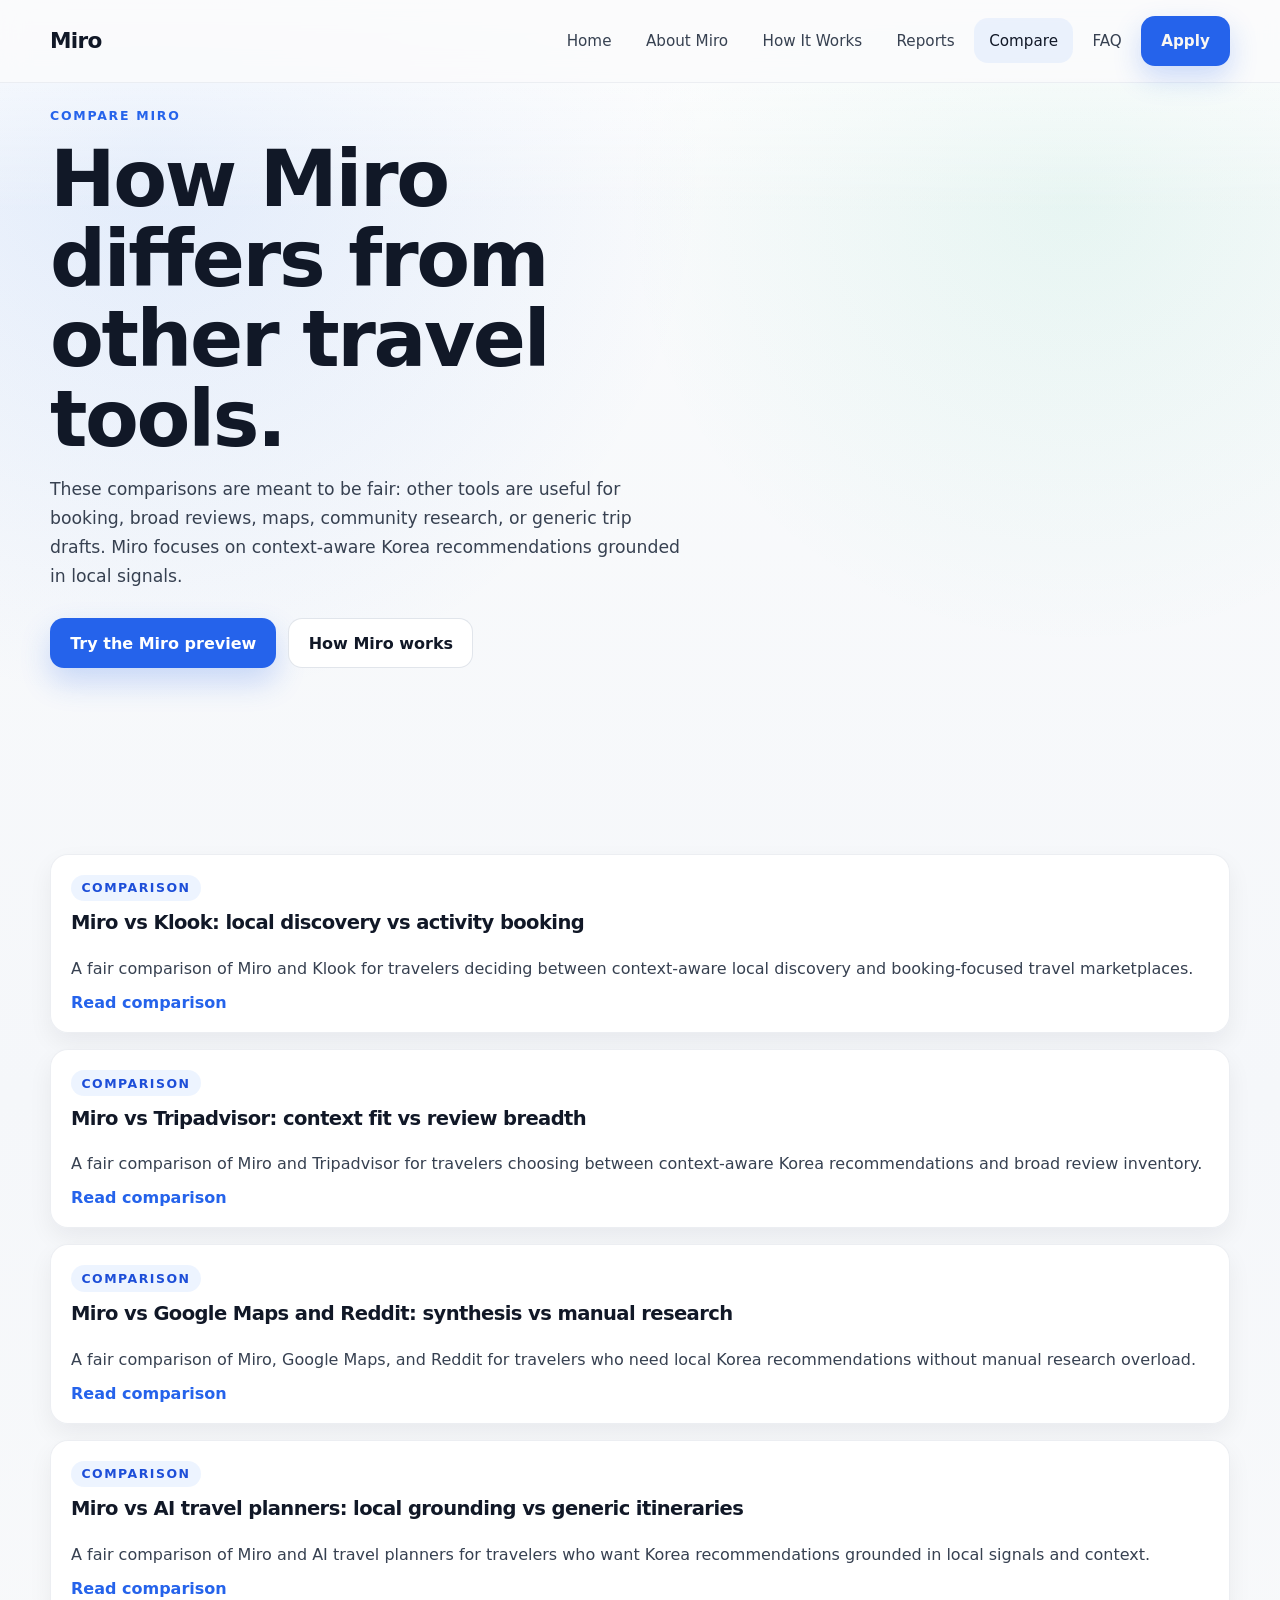
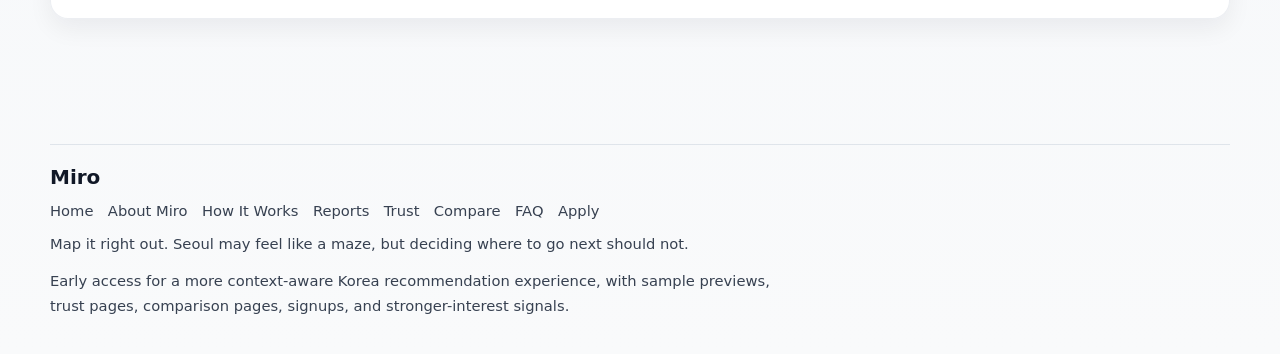
==== compare/index.html @ 405bc52f "Update Miro GEO" ====
<!DOCTYPE html>
<html lang="en">
<head>
  <meta charset="utf-8">
  <meta name="viewport" content="width=device-width, initial-scale=1">
  <title>Compare Miro | Travel recommendation tools</title>
  <meta name="description" content="Fair comparisons between Miro and travel marketplaces, review platforms, map research, Reddit, and AI travel planners.">
  <!-- SEO: Phase 1 foundation -->
  <link rel="canonical" href="https://miro-smoketest.vercel.app/compare/">
  <meta property="og:site_name" content="Miro">
  <meta property="og:title" content="Compare Miro | Travel recommendation tools">
  <meta property="og:description" content="Fair comparisons between Miro and travel marketplaces, review platforms, map research, Reddit, and AI travel planners.">
  <meta property="og:type" content="website">
  <meta property="og:url" content="https://miro-smoketest.vercel.app/compare/">
  <meta name="twitter:card" content="summary">
  <meta name="twitter:title" content="Compare Miro | Travel recommendation tools">
  <meta name="twitter:description" content="Fair comparisons between Miro and travel marketplaces, review platforms, map research, Reddit, and AI travel planners.">
  <!-- /SEO: Phase 1 foundation -->
  <link rel="stylesheet" href="../styles.css">
  <script src="../script.js" defer></script>
</head>
<body data-page="compare">
  <header class="site-header">
    <div class="container">
      <div class="site-bar">
        <a class="brand-mark" href="../index.html">Miro</a>
        <nav class="site-nav site-nav-desktop" aria-label="Primary">
          <a class="nav-link" data-nav="home" href="../index.html">Home</a>
          <a class="nav-link" data-nav="about" href="../about.html">About Miro</a>
          <a class="nav-link" data-nav="how" href="../how-it-works.html">How It Works</a>
          <a class="nav-link" data-nav="reports" href="../reports/">Reports</a>
          <a class="nav-link" data-nav="compare" href="../compare/">Compare</a>
          <a class="nav-link" data-nav="faq" href="../faq.html">FAQ</a>
          <a class="nav-cta" data-nav="apply" href="../apply.html">Apply</a>
        </nav>
        <details class="mobile-menu">
          <summary>Menu</summary>
          <div class="mobile-menu-panel">
            <nav class="site-nav" aria-label="Mobile">
              <a class="nav-link" data-nav="home" href="../index.html">Home</a>
              <a class="nav-link" data-nav="about" href="../about.html">About Miro</a>
              <a class="nav-link" data-nav="how" href="../how-it-works.html">How It Works</a>
              <a class="nav-link" data-nav="reports" href="../reports/">Reports</a>
              <a class="nav-link" data-nav="compare" href="../compare/">Compare</a>
              <a class="nav-link" data-nav="faq" href="../faq.html">FAQ</a>
              <a class="nav-cta" data-nav="apply" href="../apply.html">Apply</a>
            </nav>
          </div>
        </details>
      </div>
    </div>
  </header>
  <main class="page-main">
    <section class="page-intro" data-section="compare-index">
      <div class="container">
        <div class="page-copy reading-width">
          <span class="eyebrow">Compare Miro</span>
          <h1 class="page-title">How Miro differs from other travel tools.</h1>
          <p class="page-lead">These comparisons are meant to be fair: other tools are useful for booking, broad reviews, maps, community research, or generic trip drafts. Miro focuses on context-aware Korea recommendations grounded in local signals.</p>
          <div class="cta-row">
            <a class="button button-primary" href="../index.html#home-demo" data-cta="compare-index-demo">Try the Miro preview</a>
            <a class="button button-secondary" href="../how-it-works.html" data-cta="compare-index-how">How Miro works</a>
          </div>
        </div>
      </div>
    </section>
    <section class="section" data-section="compare-list">
      <div class="container">
        <div class="guide-grid">
          <article class="guide-card">
            <span class="intent-meta">Comparison</span>
            <h3>Miro vs Klook: local discovery vs activity booking</h3>
            <p>A fair comparison of Miro and Klook for travelers deciding between context-aware local discovery and booking-focused travel marketplaces.</p>
            <a href="miro-vs-klook/" data-cta="compare-index-miro-vs-klook">Read comparison</a>
          </article>
          <article class="guide-card">
            <span class="intent-meta">Comparison</span>
            <h3>Miro vs Tripadvisor: context fit vs review breadth</h3>
            <p>A fair comparison of Miro and Tripadvisor for travelers choosing between context-aware Korea recommendations and broad review inventory.</p>
            <a href="miro-vs-tripadvisor/" data-cta="compare-index-miro-vs-tripadvisor">Read comparison</a>
          </article>
          <article class="guide-card">
            <span class="intent-meta">Comparison</span>
            <h3>Miro vs Google Maps and Reddit: synthesis vs manual research</h3>
            <p>A fair comparison of Miro, Google Maps, and Reddit for travelers who need local Korea recommendations without manual research overload.</p>
            <a href="miro-vs-google-maps-and-reddit/" data-cta="compare-index-miro-vs-google-maps-and-reddit">Read comparison</a>
          </article>
          <article class="guide-card">
            <span class="intent-meta">Comparison</span>
            <h3>Miro vs AI travel planners: local grounding vs generic itineraries</h3>
            <p>A fair comparison of Miro and AI travel planners for travelers who want Korea recommendations grounded in local signals and context.</p>
            <a href="miro-vs-ai-travel-planners/" data-cta="compare-index-miro-vs-ai-travel-planners">Read comparison</a>
          </article>
        </div>
      </div>
    </section>
  </main>
  <footer class="site-footer">
    <div class="container">
      <div class="footer-shell">
        <div class="footer-mark">Miro</div>
        <div class="footer-links">
          <a href="../index.html">Home</a>
          <a href="../about.html">About Miro</a>
          <a href="../how-it-works.html">How It Works</a>
          <a href="../reports/">Reports</a>
          <a href="../trust.html">Trust</a>
          <a href="../compare/">Compare</a>
          <a href="../faq.html">FAQ</a>
          <a href="../apply.html">Apply</a>
        </div>
        <p class="footer-meta">Map it right out. Seoul may feel like a maze, but deciding where to go next should not.</p>
        <p class="footer-meta">Early access for a more context-aware Korea recommendation experience, with sample previews, trust pages, comparison pages, signups, and stronger-interest signals.</p>
      </div>
    </div>
  </footer>
</body>
</html>
---- styles.css ----
:root {
  --bg: #fafbfc;
  --bg-soft: #f5f7fa;
  --panel: #ffffff;
  --panel-strong: #ffffff;
  --text: #111827;
  --muted: #374151;
  --line: rgba(148, 163, 184, 0.24);
  --line-strong: rgba(148, 163, 184, 0.42);
  --brand: #2563eb;
  --accent: #10b981;
  --shadow: 0 20px 50px rgba(15, 23, 42, 0.08);
  --shadow-soft: 0 10px 24px rgba(15, 23, 42, 0.06);
  --radius-lg: 26px;
  --radius-md: 18px;
  --radius-sm: 14px;
  --max-width: 1180px;
}

* {
  box-sizing: border-box;
}

html {
  scroll-behavior: smooth;
}

body {
  margin: 0;
  min-height: 100vh;
  font-family: Inter, system-ui, "Segoe UI", "Helvetica Neue", Arial, sans-serif;
  color: var(--text);
  background:
    radial-gradient(circle at 12% 8%, rgba(59, 130, 246, 0.12), transparent 26%),
    radial-gradient(circle at 84% 10%, rgba(16, 185, 129, 0.08), transparent 22%),
    linear-gradient(180deg, #fafbfc 0%, #f5f7fa 56%, #f9fafb 100%);
}

body::before {
  content: "";
  position: fixed;
  inset: 0;
  z-index: -1;
  pointer-events: none;
  background: linear-gradient(180deg, rgba(255, 255, 255, 0.76), transparent 24%);
}

::selection {
  background: rgba(59, 130, 246, 0.18);
}

[hidden] {
  display: none !important;
}

a {
  color: inherit;
  text-decoration: none;
}

button,
input,
select,
textarea {
  font: inherit;
}

figure {
  margin: 0;
}

img {
  display: block;
  max-width: 100%;
}

h1,
h2,
h3,
h4 {
  margin: 0;
  font-family: Inter, system-ui, "Segoe UI", "Helvetica Neue", Arial, sans-serif;
  font-weight: 700;
  letter-spacing: -0.03em;
  color: var(--text);
}

h1 {
  font-size: clamp(2.8rem, 9vw, 4.9rem);
  line-height: 1.02;
}

h2 {
  font-size: clamp(2rem, 6vw, 3.3rem);
  line-height: 1.06;
}

h3 {
  font-size: 1.22rem;
  line-height: 1.22;
}

p,
li {
  margin: 0;
  color: var(--muted);
  font-size: 1rem;
  line-height: 1.68;
}

p strong,
li strong {
  color: var(--text);
}

.container {
  width: min(var(--max-width), calc(100% - 1.5rem));
  margin: 0 auto;
}

.site-header {
  position: sticky;
  top: 0;
  z-index: 20;
  padding: 1rem 0;
  background: rgba(250, 251, 252, 0.82);
  backdrop-filter: blur(14px);
  border-bottom: 1px solid rgba(148, 163, 184, 0.14);
}

.site-bar {
  display: flex;
  align-items: center;
  justify-content: space-between;
  gap: 1rem;
}

.brand-mark {
  font-family: Inter, system-ui, "Segoe UI", "Helvetica Neue", Arial, sans-serif;
  font-size: 1.35rem;
  font-weight: 800;
  letter-spacing: -0.03em;
  color: var(--text);
}

.site-nav {
  display: flex;
  align-items: center;
  gap: 0.25rem;
}

.site-nav-desktop {
  display: none;
}

.nav-link,
.nav-cta {
  position: relative;
  display: inline-flex;
  align-items: center;
  justify-content: center;
  min-height: 2.8rem;
  padding: 0.75rem 0.95rem;
  font-size: 0.95rem;
  color: var(--muted);
  border-radius: 14px;
}

.nav-link::after {
  display: none;
}

.nav-link:hover,
.nav-link.is-active {
  color: var(--text);
  background: rgba(59, 130, 246, 0.08);
}

.nav-link.is-active::after {
  background: var(--text);
}

.nav-cta,
.button {
  display: inline-flex;
  align-items: center;
  justify-content: center;
  min-height: 3.1rem;
  padding: 0.9rem 1.2rem;
  border-radius: 14px;
  border: 1px solid transparent;
  cursor: pointer;
  font-weight: 700;
  transition: transform 180ms ease, background 180ms ease, border-color 180ms ease, box-shadow 180ms ease;
}

.nav-cta:hover,
.button:hover,
.nav-cta:focus-visible,
.button:focus-visible {
  transform: translateY(-1px);
}

.nav-cta {
  background: #2563eb;
  color: #faf7f2;
  box-shadow: 0 12px 28px rgba(37, 99, 235, 0.22);
}

.mobile-menu {
  position: relative;
}

.mobile-menu summary {
  list-style: none;
  display: inline-flex;
  align-items: center;
  justify-content: center;
  min-height: 3rem;
  padding: 0.75rem 1rem;
  border-radius: 14px;
  border: 1px solid var(--line);
  background: rgba(255, 255, 255, 0.9);
  color: var(--text);
  cursor: pointer;
}

.mobile-menu summary::-webkit-details-marker {
  display: none;
}

.mobile-menu[open] summary {
  background: rgba(255, 255, 255, 0.78);
}

.mobile-menu-panel {
  position: absolute;
  right: 0;
  top: calc(100% + 0.6rem);
  width: min(18rem, calc(100vw - 1.5rem));
  padding: 0.6rem;
  border-radius: 18px;
  border: 1px solid rgba(148, 163, 184, 0.14);
  background: rgba(255, 255, 255, 0.98);
  box-shadow: var(--shadow);
}

.mobile-menu-panel .site-nav {
  flex-direction: column;
  align-items: stretch;
}

.mobile-menu-panel .nav-link,
.mobile-menu-panel .nav-cta {
  justify-content: flex-start;
  width: 100%;
}

.page-main {
  padding-bottom: 2rem;
}

.page-hero,
.page-intro {
  padding: 1.2rem 0 4.75rem;
}

.page-hero-grid,
.page-intro-grid,
.split-layout,
.example-shell,
.apply-shell {
  display: grid;
  gap: 2rem;
  align-items: start;
}

.eyebrow {
  display: inline-block;
  margin: 0 0 1rem;
  font-size: 0.78rem;
  font-weight: 700;
  letter-spacing: 0.14em;
  text-transform: uppercase;
  color: #2563eb;
}

.page-title {
  max-width: 10ch;
}

.page-lead,
.page-copy,
.reading-width {
  max-width: 40rem;
}

.page-lead {
  font-size: 1.08rem;
}

.demo-title {
  font-size: clamp(1.45rem, 4vw, 2rem);
  line-height: 1.08;
}

.page-hero p,
.page-intro p,
.page-copy p {
  margin-top: 1rem;
}

.meaning-note {
  margin-bottom: 1.35rem;
  padding: 1rem 1.1rem;
  border-left: 3px solid rgba(37, 99, 235, 0.28);
  border-radius: 16px;
  background: rgba(255, 255, 255, 0.84);
  box-shadow: var(--shadow-soft);
}

.meaning-note p {
  font-size: 0.97rem;
  line-height: 1.62;
}

.hero-actions,
.page-actions,
.cta-row {
  display: flex;
  flex-wrap: wrap;
  gap: 0.75rem;
  margin-top: 1.7rem;
}

.button-primary {
  background: #2563eb;
  color: #ffffff;
  box-shadow: 0 14px 30px rgba(37, 99, 235, 0.22);
}

.button-accent {
  background: #10b981;
  color: #ffffff;
  box-shadow: 0 14px 30px rgba(16, 185, 129, 0.2);
}

.button-secondary {
  background: #ffffff;
  color: var(--text);
  border: 1px solid rgba(148, 163, 184, 0.28);
}

.button-primary:hover,
.button-primary:focus-visible {
  background: #1d4ed8;
  box-shadow: 0 18px 36px rgba(37, 99, 235, 0.24);
}

.button-accent:hover,
.button-accent:focus-visible {
  background: #059669;
  box-shadow: 0 18px 36px rgba(16, 185, 129, 0.22);
}

.button-secondary:hover,
.button-secondary:focus-visible {
  background: #eff6ff;
  border-color: rgba(59, 130, 246, 0.22);
}

.demo-card {
  position: relative;
  overflow: hidden;
  border-radius: var(--radius-lg);
  border: 1px solid rgba(255, 255, 255, 0.9);
  background:
    linear-gradient(180deg, rgba(255, 255, 255, 0.7), rgba(255, 255, 255, 0.18)),
    radial-gradient(circle at 82% 16%, rgba(59, 130, 246, 0.18), transparent 26%),
    radial-gradient(circle at 18% 82%, rgba(16, 185, 129, 0.12), transparent 24%),
    linear-gradient(135deg, #eff6ff 0%, #dbeafe 42%, #dcfce7 100%);
  box-shadow: var(--shadow);
}

.demo-card::before {
  content: "";
  position: absolute;
  inset: 0;
  background:
    linear-gradient(90deg, rgba(59, 130, 246, 0.08) 1px, transparent 1px),
    linear-gradient(rgba(59, 130, 246, 0.08) 1px, transparent 1px);
  background-size: 28px 28px;
  mask-image: linear-gradient(180deg, rgba(0, 0, 0, 0.32), transparent 82%);
  opacity: 0.6;
  pointer-events: none;
}

.demo-card-shell,
.demo-form,
.demo-grid,
.demo-selection,
.demo-result,
.demo-result-head,
.advanced-fields-body {
  display: grid;
  gap: 0.9rem;
}

.demo-card-shell {
  position: relative;
  padding: 1.3rem;
}

.demo-copy .form-note {
  margin-top: 0.55rem;
}

.demo-form .button-primary {
  width: 100%;
}

.demo-selection {
  grid-template-columns: repeat(auto-fit, minmax(110px, 1fr));
}

.demo-chip {
  display: inline-flex;
  align-items: center;
  justify-content: center;
  min-height: 2.8rem;
  padding: 0.7rem 0.85rem;
  border-radius: 999px;
  border: 1px solid rgba(37, 99, 235, 0.18);
  background: rgba(255, 255, 255, 0.78);
  color: #1e3a8a;
  font-size: 0.88rem;
  font-weight: 700;
  text-align: center;
}

.demo-placeholder,
.demo-result {
  position: relative;
  padding: 1rem 1.05rem;
  border-radius: 18px;
  border: 1px solid rgba(148, 163, 184, 0.18);
  background: rgba(255, 255, 255, 0.92);
  box-shadow: var(--shadow-soft);
}

.demo-placeholder {
  color: var(--muted);
  line-height: 1.6;
}

.demo-result-head p,
.demo-tip {
  font-size: 0.95rem;
  line-height: 1.62;
}

.demo-context {
  color: #1e3a8a;
  font-size: 0.82rem;
  font-weight: 700;
  letter-spacing: 0.1em;
  text-transform: uppercase;
}

.demo-stops {
  margin: 0;
  padding: 0;
  list-style: none;
  display: grid;
  gap: 0.75rem;
}

.demo-stops li {
  display: grid;
  gap: 0.35rem;
  padding: 0.95rem 1rem;
  border: 1px solid rgba(148, 163, 184, 0.18);
  border-radius: 16px;
  background: rgba(255, 255, 255, 0.88);
  box-shadow: 0 8px 18px rgba(15, 23, 42, 0.05);
}

.demo-stop-kicker {
  display: inline-flex;
  align-items: center;
  width: fit-content;
  padding: 0.2rem 0.55rem;
  border-radius: 999px;
  background: rgba(37, 99, 235, 0.1);
  color: #1d4ed8;
  font-size: 0.72rem;
  font-weight: 700;
  letter-spacing: 0.08em;
  text-transform: uppercase;
}

.demo-stops strong {
  color: var(--text);
}

.demo-tip {
  padding: 0.9rem 1rem;
  border-radius: 14px;
  background: rgba(239, 246, 255, 0.84);
  color: #1e3a8a;
}

.page-art {
  position: relative;
  overflow: hidden;
  min-height: 24rem;
  border-radius: var(--radius-lg);
  border: 1px solid rgba(255, 255, 255, 0.9);
  box-shadow: var(--shadow);
  isolation: isolate;
}

.page-art::before {
  content: "";
  position: absolute;
  inset: 0;
  background:
    linear-gradient(90deg, rgba(59, 130, 246, 0.08) 1px, transparent 1px),
    linear-gradient(rgba(59, 130, 246, 0.08) 1px, transparent 1px);
  background-size: 36px 36px;
  mask-image: linear-gradient(180deg, rgba(0, 0, 0, 0.28), transparent 82%);
  opacity: 0.72;
  z-index: -1;
}

.page-art::after {
  content: "";
  position: absolute;
  inset: 0;
  background:
    radial-gradient(circle at 16% 18%, rgba(255, 255, 255, 0.86), transparent 18%),
    radial-gradient(circle at 86% 84%, rgba(255, 255, 255, 0.32), transparent 24%);
  z-index: -1;
}

.page-art-home {
  background:
    linear-gradient(180deg, rgba(255, 255, 255, 0.6), rgba(255, 255, 255, 0.14)),
    radial-gradient(circle at 18% 18%, rgba(255, 255, 255, 0.92), transparent 20%),
    radial-gradient(circle at 78% 22%, rgba(59, 130, 246, 0.2), transparent 28%),
    radial-gradient(circle at 76% 76%, rgba(16, 185, 129, 0.14), transparent 24%),
    linear-gradient(135deg, #eef5ff 0%, #dbeafe 46%, #dcfce7 100%);
}

.page-art-about {
  background:
    linear-gradient(180deg, rgba(255, 255, 255, 0.58), rgba(255, 255, 255, 0.12)),
    radial-gradient(circle at 24% 20%, rgba(255, 255, 255, 0.88), transparent 22%),
    radial-gradient(circle at 74% 26%, rgba(59, 130, 246, 0.16), transparent 30%),
    linear-gradient(135deg, #f0f7ff 0%, #e0ecff 52%, #e9fdf5 100%);
}

.page-art-how {
  background:
    linear-gradient(180deg, rgba(255, 255, 255, 0.54), rgba(255, 255, 255, 0.12)),
    radial-gradient(circle at 72% 20%, rgba(255, 255, 255, 0.86), transparent 24%),
    radial-gradient(circle at 24% 74%, rgba(16, 185, 129, 0.12), transparent 26%),
    linear-gradient(135deg, #eef8ff 0%, #d8ebff 48%, #e4fff5 100%);
}

.page-art-faq {
  background:
    linear-gradient(180deg, rgba(255, 255, 255, 0.56), rgba(255, 255, 255, 0.12)),
    radial-gradient(circle at 28% 22%, rgba(255, 255, 255, 0.9), transparent 24%),
    radial-gradient(circle at 80% 72%, rgba(59, 130, 246, 0.12), transparent 26%),
    linear-gradient(135deg, #f5f9ff 0%, #e5efff 50%, #eefdf7 100%);
}

.page-art-apply {
  background:
    linear-gradient(180deg, rgba(255, 255, 255, 0.58), rgba(255, 255, 255, 0.14)),
    radial-gradient(circle at 74% 18%, rgba(255, 255, 255, 0.9), transparent 20%),
    radial-gradient(circle at 18% 78%, rgba(16, 185, 129, 0.14), transparent 22%),
    linear-gradient(135deg, #eff6ff 0%, #dbeafe 42%, #dcfce7 100%);
}

.page-art-inner {
  display: flex;
  flex-direction: column;
  justify-content: space-between;
  min-height: 100%;
  padding: 1.2rem;
}

.art-label {
  font-size: 0.76rem;
  font-weight: 700;
  letter-spacing: 0.16em;
  text-transform: uppercase;
  color: #2563eb;
}

.art-quote {
  max-width: 17rem;
  font-family: Inter, system-ui, "Segoe UI", "Helvetica Neue", Arial, sans-serif;
  font-size: clamp(1.95rem, 6vw, 3rem);
  font-weight: 800;
  line-height: 1.05;
  letter-spacing: -0.03em;
  color: #0f172a;
  text-shadow: none;
}

.art-panel {
  max-width: 19rem;
  padding: 1rem 1.05rem;
  border-radius: 18px;
  border: 1px solid rgba(148, 163, 184, 0.2);
  background: rgba(255, 255, 255, 0.92);
  box-shadow: var(--shadow-soft);
}

.art-panel strong {
  display: block;
  margin-bottom: 0.35rem;
  font-size: 0.84rem;
  letter-spacing: 0.12em;
  text-transform: uppercase;
  color: var(--accent);
}

.art-panel p,
.art-panel li {
  color: var(--muted);
  font-size: 0.95rem;
  line-height: 1.58;
}

.section {
  padding: 4.75rem 0;
}

.section-heading {
  max-width: 42rem;
  margin-bottom: 2rem;
}

.section-heading p {
  margin-top: 0.95rem;
}

.section-label {
  display: inline-block;
  margin: 0 0 0.95rem;
  font-size: 0.78rem;
  font-weight: 700;
  letter-spacing: 0.14em;
  text-transform: uppercase;
  color: #2563eb;
}

.rule-list,
.link-rail,
.comparison-list,
.note-list,
.faq-list {
  display: grid;
  gap: 1rem;
  border-top: 0;
}

.rule-item,
.link-rail-item,
.triad-item,
.note-row,
.faq-item,
.comparison-item,
.step,
.statement-panel,
.quote-panel,
.form-card,
.example-card,
.closing-panel,
.intent-card,
.legacy-card {
  transition: transform 180ms ease, box-shadow 180ms ease, border-color 180ms ease;
}

.rule-item:hover,
.link-rail-item:hover,
.triad-item:hover,
.comparison-item:hover,
.step:hover,
.intent-card:hover,
.example-card:hover,
.form-card:hover,
.closing-panel:hover {
  transform: translateY(-2px);
  box-shadow: 0 18px 36px rgba(15, 23, 42, 0.1);
  border-color: rgba(59, 130, 246, 0.18);
}

.rule-item,
.link-rail-item,
.triad-item,
.note-row,
.faq-item,
.comparison-item {
  padding: 1.2rem;
  border: 1px solid rgba(148, 163, 184, 0.18);
  border-radius: 18px;
  background: #ffffff;
  box-shadow: var(--shadow-soft);
}

.rule-item h3,
.triad-item h3,
.link-rail-item h3 {
  margin-bottom: 0.35rem;
}

.link-rail-item {
  display: grid;
  gap: 0.45rem;
}

.link-rail-item a {
  width: fit-content;
  font-weight: 700;
  color: #2563eb;
}

.link-rail-item a:hover {
  color: #1d4ed8;
}

.guide-hero {
  padding-bottom: 3rem;
}

.guide-title {
  max-width: 14ch;
}

.guide-body {
  padding-top: 2rem;
}

.guide-article {
  display: grid;
  gap: 1.1rem;
  max-width: 52rem;
}

.guide-section,
.guide-card,
.table-wrap {
  padding: 1.25rem;
  border: 1px solid rgba(148, 163, 184, 0.18);
  border-radius: var(--radius-md);
  background: rgba(255, 255, 255, 0.94);
  box-shadow: var(--shadow-soft);
}

.guide-section h2,
.guide-card h3 {
  margin-bottom: 0.65rem;
}

.guide-grid {
  display: grid;
  gap: 1rem;
}

.guide-card {
  display: grid;
  gap: 0.65rem;
}

.guide-card a,
.guide-link-list a {
  width: fit-content;
  font-weight: 700;
  color: #2563eb;
}

.guide-card a:hover,
.guide-link-list a:hover {
  color: #1d4ed8;
}

.guide-link-list {
  display: grid;
  gap: 0.55rem;
  margin: 0;
  padding-left: 1.2rem;
}

.guide-faq-list {
  margin-top: 0.85rem;
}

.guide-cta {
  margin-top: 0.4rem;
}

.report-disclosure {
  border-color: rgba(16, 185, 129, 0.24);
  background: rgba(240, 253, 244, 0.84);
}

.report-methodology {
  border-color: rgba(37, 99, 235, 0.22);
  background: rgba(239, 246, 255, 0.82);
}

.report-card {
  border-style: dashed;
}

.table-wrap {
  overflow-x: auto;
  padding: 0;
}

.compare-table {
  width: 100%;
  border-collapse: collapse;
  min-width: 42rem;
}

.compare-table th,
.compare-table td {
  padding: 0.95rem 1rem;
  border-bottom: 1px solid rgba(148, 163, 184, 0.2);
  color: var(--muted);
  text-align: left;
  vertical-align: top;
}

.compare-table th {
  color: var(--text);
  font-weight: 800;
}

.compare-table tbody tr:last-child th,
.compare-table tbody tr:last-child td {
  border-bottom: 0;
}

.split-layout-copy,
.split-layout-side {
  max-width: 40rem;
}

.statement-panel,
.quote-panel,
.form-card,
.example-card,
.closing-panel {
  border-radius: var(--radius-md);
  border: 1px solid rgba(148, 163, 184, 0.18);
  background: var(--panel);
  box-shadow: var(--shadow-soft);
}

.statement-panel,
.quote-panel,
.example-card,
.closing-panel {
  padding: 1.4rem;
}

.statement-panel p,
.quote-panel p,
.closing-panel p {
  font-family: Inter, system-ui, "Segoe UI", "Helvetica Neue", Arial, sans-serif;
  font-size: clamp(1rem, 2.4vw, 1.18rem);
  font-weight: 500;
  line-height: 1.7;
  color: var(--muted);
}

.comparison-item,
.note-row {
  display: grid;
  gap: 0.45rem;
}

.intent-grid {
  display: grid;
  gap: 1rem;
}

.intent-card {
  display: grid;
  gap: 0.8rem;
  padding: 1.35rem;
  border-radius: var(--radius-md);
  border: 1px solid rgba(148, 163, 184, 0.18);
  background: var(--panel);
  box-shadow: var(--shadow-soft);
}

.intent-card.is-priority {
  background:
    linear-gradient(135deg, rgba(239, 246, 255, 0.96), rgba(236, 253, 245, 0.94));
  border-color: rgba(59, 130, 246, 0.18);
}

.intent-card p + p {
  margin-top: 0.2rem;
}

.intent-meta {
  display: inline-block;
  width: fit-content;
  padding: 0.35rem 0.65rem;
  border-radius: 999px;
  font-size: 0.78rem;
  font-weight: 700;
  letter-spacing: 0.12em;
  text-transform: uppercase;
  color: #1d4ed8;
  background: rgba(59, 130, 246, 0.09);
}

.subtle-list {
  margin: 0;
  padding-left: 1.1rem;
}

.subtle-list li + li {
  margin-top: 0.35rem;
}

.priority-panel {
  display: grid;
  gap: 1rem;
}

.priority-panel p + p {
  margin-top: 0.2rem;
}

.comparison-label {
  display: inline-flex;
  width: fit-content;
  padding: 0.35rem 0.65rem;
  border-radius: 999px;
  font-size: 0.78rem;
  font-weight: 700;
  letter-spacing: 0.14em;
  text-transform: uppercase;
  color: #1d4ed8;
  background: rgba(59, 130, 246, 0.09);
}

.comparison-item h3 {
  font-size: 1.15rem;
  margin-bottom: 0.15rem;
}

.triad,
.steps {
  display: grid;
  gap: 1rem;
}

.triad {
  border-top: 0;
}

.triad-item {
  border-top: 0;
}

.step {
  padding: 1.25rem;
  border: 1px solid rgba(148, 163, 184, 0.18);
  border-radius: 18px;
  background: #ffffff;
  box-shadow: var(--shadow-soft);
}

.step:first-child {
  border-top: 1px solid rgba(148, 163, 184, 0.18);
}

.step-index {
  display: inline-flex;
  align-items: center;
  justify-content: center;
  width: 2.25rem;
  height: 2.25rem;
  margin-bottom: 0.8rem;
  border-radius: 999px;
  background: rgba(59, 130, 246, 0.1);
  font-family: Inter, system-ui, "Segoe UI", "Helvetica Neue", Arial, sans-serif;
  font-size: 1rem;
  font-weight: 800;
  line-height: 1;
  color: #2563eb;
}

.example-shell {
  align-items: start;
}

.example-list {
  margin: 0;
  padding-left: 1.1rem;
}

.example-list li + li {
  margin-top: 0.4rem;
}

.closing-panel {
  display: grid;
  gap: 1rem;
  background: linear-gradient(135deg, rgba(239, 246, 255, 0.9), rgba(255, 255, 255, 0.96));
  border-color: rgba(59, 130, 246, 0.16);
}

.closing-panel p {
  font-size: 1.02rem;
  line-height: 1.7;
  color: var(--muted);
}

.closing-panel h2 {
  max-width: 12ch;
}

.apply-shell {
  gap: 1.5rem;
}

.apply-copy {
  max-width: 34rem;
}

.note-list strong {
  color: var(--text);
}

.form-card {
  padding: 1.35rem;
  background: var(--panel-strong);
}

.signup-form {
  display: grid;
  gap: 0.85rem;
}

.form-grid,
.field-grid,
.form-actions,
.form-success,
.consent-copy {
  display: grid;
  gap: 0.85rem;
}

.form-intro {
  font-size: 0.96rem;
  line-height: 1.62;
}

.field {
  display: grid;
  gap: 0.38rem;
}

.field label {
  font-size: 0.88rem;
  font-weight: 700;
  color: var(--text);
}

.field input,
.field select,
.field textarea {
  width: 100%;
  min-height: 3.15rem;
  padding: 0.9rem 1rem;
  border-radius: 14px;
  border: 1px solid var(--line-strong);
  background: #ffffff;
  color: var(--text);
  transition: border-color 160ms ease, background 160ms ease, box-shadow 160ms ease;
}

.field textarea {
  min-height: 8rem;
  resize: vertical;
}

.field input:focus,
.field select:focus,
.field textarea:focus {
  outline: none;
  border-color: rgba(37, 99, 235, 0.5);
  box-shadow: 0 0 0 4px rgba(37, 99, 235, 0.12);
  background: #ffffff;
}

.signup-form .button-primary {
  width: 100%;
}

.consent-field {
  display: grid;
  grid-template-columns: auto minmax(0, 1fr);
  gap: 0.8rem;
  padding: 1rem;
  border: 1px solid rgba(148, 163, 184, 0.18);
  border-radius: 16px;
  background: rgba(239, 246, 255, 0.7);
}

.consent-field input {
  width: 1.05rem;
  height: 1.05rem;
  margin-top: 0.15rem;
}

.consent-copy {
  gap: 0.28rem;
}

.consent-copy label {
  font-size: 0.92rem;
  font-weight: 700;
  color: var(--text);
}

.form-note {
  font-size: 0.84rem;
}

.form-status {
  min-height: 1.3rem;
  font-size: 0.84rem;
  color: #059669;
}

.form-status.is-error {
  color: #b91c1c;
}

.form-success {
  padding: 1rem;
  border-radius: 18px;
  border: 1px solid rgba(16, 185, 129, 0.22);
  background: linear-gradient(135deg, rgba(236, 253, 245, 0.94), rgba(239, 246, 255, 0.96));
}

.form-success h3 {
  font-size: 1.3rem;
}

.form-success p {
  font-size: 0.95rem;
  line-height: 1.62;
}

.advanced-fields {
  border: 1px solid rgba(148, 163, 184, 0.18);
  border-radius: 18px;
  background: rgba(255, 255, 255, 0.84);
  box-shadow: var(--shadow-soft);
}

.advanced-fields summary {
  list-style: none;
  padding: 1rem 1.05rem;
  font-size: 0.92rem;
  font-weight: 700;
  color: var(--text);
  cursor: pointer;
}

.advanced-fields summary::-webkit-details-marker {
  display: none;
}

.advanced-fields[open] summary {
  border-bottom: 1px solid rgba(148, 163, 184, 0.18);
}

.advanced-fields-body {
  padding: 0 1.05rem 1.05rem;
}

.button[disabled],
.nav-cta[disabled] {
  opacity: 0.72;
  cursor: wait;
}

.faq-item summary {
  list-style: none;
  display: flex;
  align-items: center;
  justify-content: space-between;
  gap: 1rem;
  cursor: pointer;
  font-weight: 700;
  color: var(--text);
}

.faq-item summary::-webkit-details-marker {
  display: none;
}

.faq-item summary::after {
  content: "+";
  flex: 0 0 auto;
  display: inline-flex;
  align-items: center;
  justify-content: center;
  width: 2rem;
  height: 2rem;
  border-radius: 999px;
  font-size: 1.1rem;
  color: #2563eb;
  background: rgba(59, 130, 246, 0.09);
}

.faq-item[open] summary::after {
  content: "-";
}

.faq-answer {
  padding-top: 0.8rem;
  max-width: 42rem;
}

.site-footer {
  padding: 0 0 2.2rem;
}

.footer-shell {
  display: grid;
  gap: 0.8rem;
  padding-top: 1.25rem;
  border-top: 1px solid var(--line);
}

.footer-mark {
  font-family: Inter, system-ui, "Segoe UI", "Helvetica Neue", Arial, sans-serif;
  font-size: 1.25rem;
  font-weight: 800;
}

.footer-links {
  display: flex;
  flex-wrap: wrap;
  gap: 0.9rem;
}

.footer-links a {
  color: var(--muted);
  font-size: 0.92rem;
}

.footer-links a:hover {
  color: var(--text);
}

.footer-meta {
  max-width: 46rem;
  font-size: 0.92rem;
}

.legacy-page {
  display: grid;
  place-items: center;
  min-height: 100vh;
}

.legacy-card {
  width: min(32rem, calc(100% - 1.5rem));
  padding: 2rem;
  border-radius: var(--radius-lg);
  border: 1px solid rgba(148, 163, 184, 0.18);
  background: var(--panel);
  box-shadow: var(--shadow-soft);
  text-align: center;
}

.legacy-card p + p {
  margin-top: 0.8rem;
}

@media (min-width: 820px) {
  .container {
    width: min(var(--max-width), calc(100% - 3rem));
  }

  .page-hero-grid,
  .page-intro-grid,
  .split-layout,
  .example-shell,
  .apply-shell {
    grid-template-columns: minmax(0, 0.96fr) minmax(0, 1.04fr);
  }

  .triad,
  .steps {
    grid-template-columns: repeat(3, minmax(0, 1fr));
    gap: 1.25rem;
  }

  .step,
  .triad-item {
    padding: 1.3rem;
    border-top: 1px solid rgba(148, 163, 184, 0.18);
    border-left: 0;
  }

  .step:first-child,
  .triad-item:first-child {
    padding-left: 1.3rem;
    border-left: 0;
  }

  .comparison-item {
    grid-template-columns: minmax(8rem, 0.28fr) minmax(0, 0.72fr);
    align-items: start;
  }

  .intent-grid {
    grid-template-columns: repeat(2, minmax(0, 1fr));
  }

  .demo-grid {
    grid-template-columns: repeat(3, minmax(0, 1fr));
  }

  .demo-selection {
    grid-template-columns: repeat(3, minmax(0, 1fr));
  }

  .field-grid {
    grid-template-columns: repeat(2, minmax(0, 1fr));
  }

  .link-rail {
    grid-template-columns: repeat(3, minmax(0, 1fr));
    align-items: start;
  }
}

@media (min-width: 960px) {
  .site-nav-desktop {
    display: flex;
  }

  .mobile-menu {
    display: none;
  }

  .section {
    padding: 5.8rem 0;
  }

  .page-hero,
  .page-intro {
    padding: 1.4rem 0 5.8rem;
  }

  .page-art {
    min-height: 34rem;
  }

  .page-art-inner {
    padding: 1.45rem;
  }

  .art-panel {
    margin-left: auto;
  }
}

@media (prefers-reduced-motion: reduce) {
  html {
    scroll-behavior: auto;
  }

  .button,
  .nav-cta {
    transition: none;
  }
}
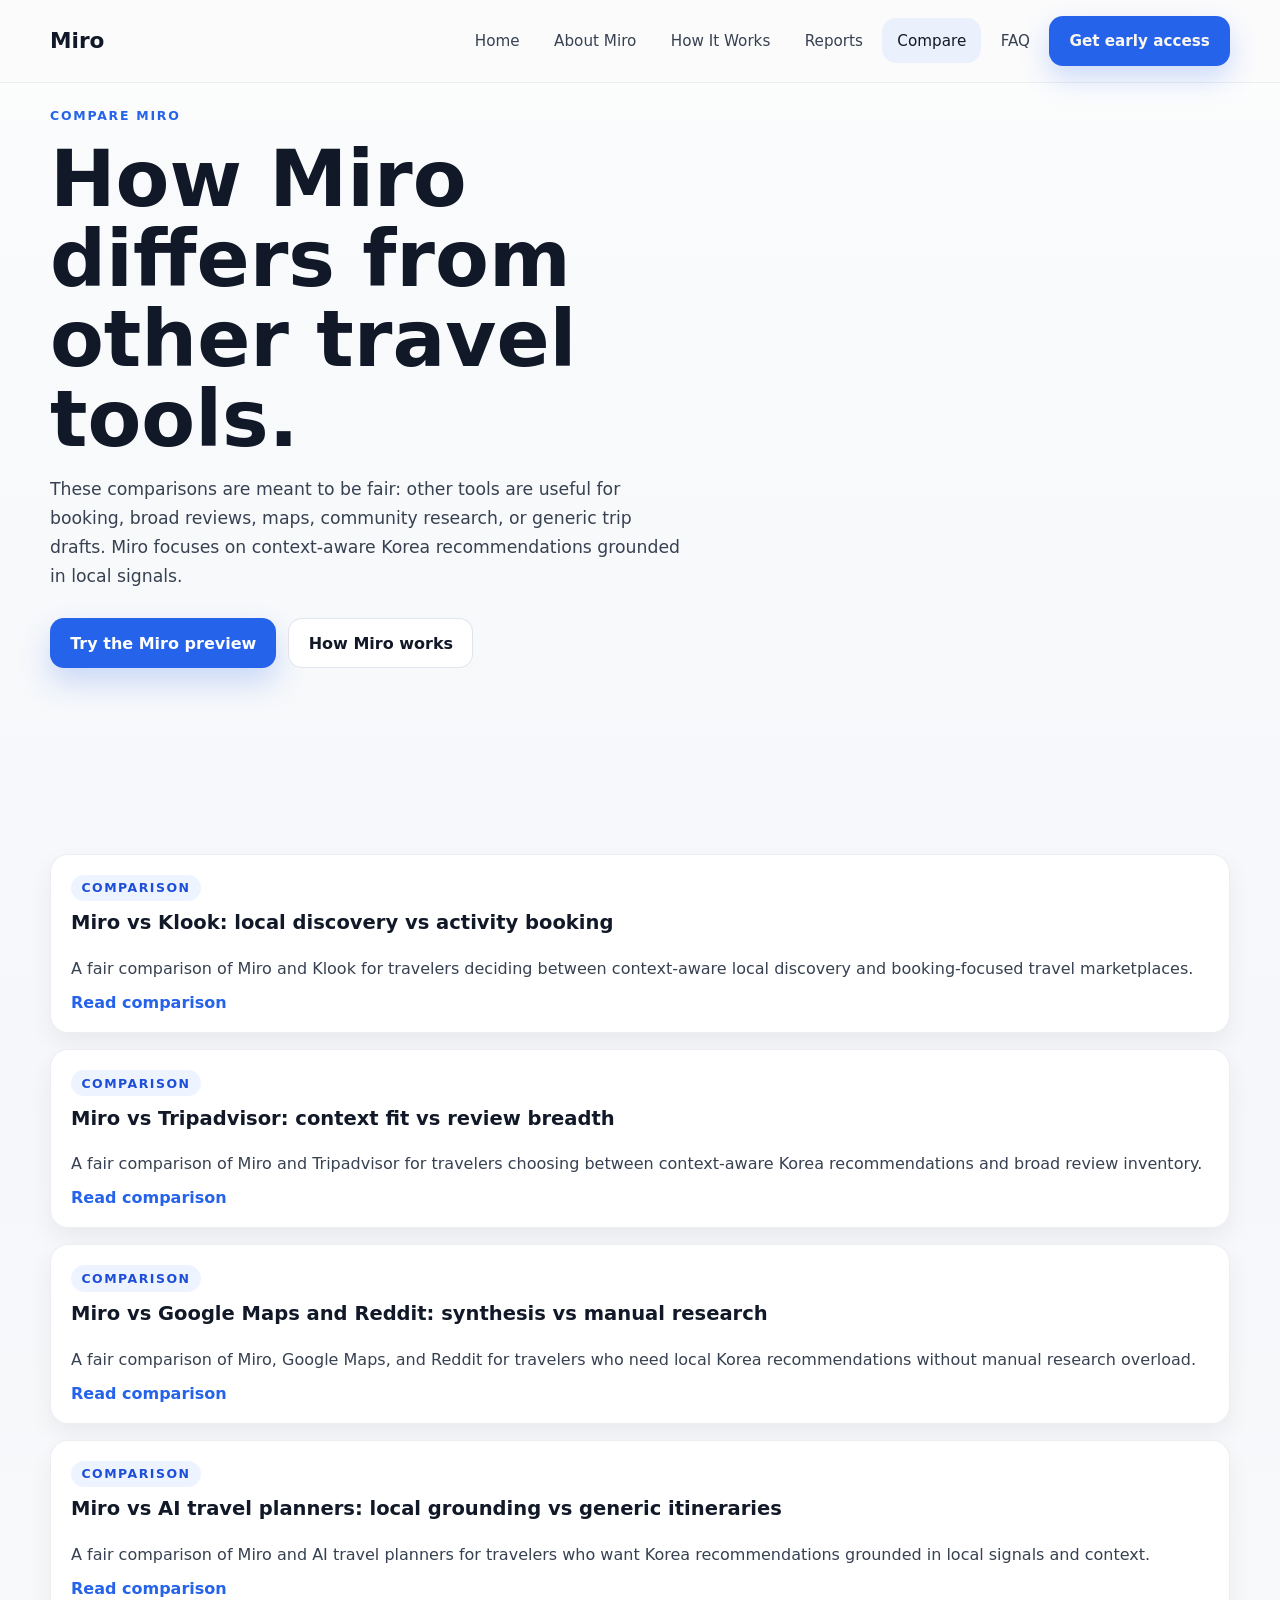
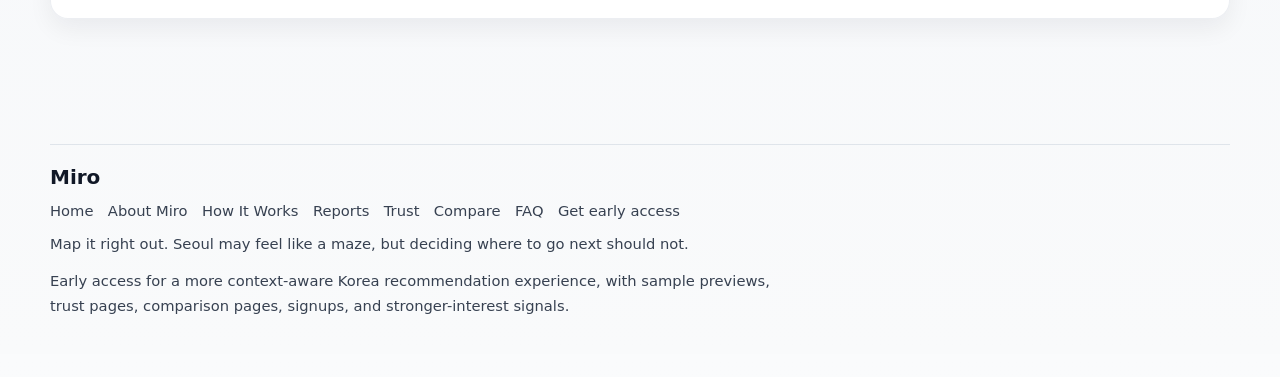
==== commit 96e232da: "Fixing user information saving problems" ====
--- a/compare/index.html
+++ b/compare/index.html
@@ -31,7 +31,7 @@
           <a class="nav-link" data-nav="reports" href="../reports/">Reports</a>
           <a class="nav-link" data-nav="compare" href="../compare/">Compare</a>
           <a class="nav-link" data-nav="faq" href="../faq.html">FAQ</a>
-          <a class="nav-cta" data-nav="apply" href="../apply.html">Apply</a>
+          <a class="nav-cta" data-nav="apply" href="../index.html#home-signup">Get early access</a>
         </nav>
         <details class="mobile-menu">
           <summary>Menu</summary>
@@ -43,7 +43,7 @@
               <a class="nav-link" data-nav="reports" href="../reports/">Reports</a>
               <a class="nav-link" data-nav="compare" href="../compare/">Compare</a>
               <a class="nav-link" data-nav="faq" href="../faq.html">FAQ</a>
-              <a class="nav-cta" data-nav="apply" href="../apply.html">Apply</a>
+              <a class="nav-cta" data-nav="apply" href="../index.html#home-signup">Get early access</a>
             </nav>
           </div>
         </details>
@@ -107,7 +107,7 @@
           <a href="../trust.html">Trust</a>
           <a href="../compare/">Compare</a>
           <a href="../faq.html">FAQ</a>
-          <a href="../apply.html">Apply</a>
+          <a href="../index.html#home-signup">Get early access</a>
         </div>
         <p class="footer-meta">Map it right out. Seoul may feel like a maze, but deciding where to go next should not.</p>
         <p class="footer-meta">Early access for a more context-aware Korea recommendation experience, with sample previews, trust pages, comparison pages, signups, and stronger-interest signals.</p>
--- a/styles.css
+++ b/styles.css
@@ -30,10 +30,7 @@
   min-height: 100vh;
   font-family: Inter, system-ui, "Segoe UI", "Helvetica Neue", Arial, sans-serif;
   color: var(--text);
-  background:
-    radial-gradient(circle at 12% 8%, rgba(59, 130, 246, 0.12), transparent 26%),
-    radial-gradient(circle at 84% 10%, rgba(16, 185, 129, 0.08), transparent 22%),
-    linear-gradient(180deg, #fafbfc 0%, #f5f7fa 56%, #f9fafb 100%);
+  background: linear-gradient(180deg, #fafbfc 0%, #f5f7fa 56%, #f9fafb 100%);
 }
 
 body::before {
@@ -81,17 +78,17 @@
   margin: 0;
   font-family: Inter, system-ui, "Segoe UI", "Helvetica Neue", Arial, sans-serif;
   font-weight: 700;
-  letter-spacing: -0.03em;
+  letter-spacing: 0;
   color: var(--text);
 }
 
 h1 {
-  font-size: clamp(2.8rem, 9vw, 4.9rem);
+  font-size: 2.8rem;
   line-height: 1.02;
 }
 
 h2 {
-  font-size: clamp(2rem, 6vw, 3.3rem);
+  font-size: 2rem;
   line-height: 1.06;
 }
 
@@ -139,7 +136,7 @@
   font-family: Inter, system-ui, "Segoe UI", "Helvetica Neue", Arial, sans-serif;
   font-size: 1.35rem;
   font-weight: 800;
-  letter-spacing: -0.03em;
+  letter-spacing: 0;
   color: var(--text);
 }
 
@@ -300,7 +297,7 @@
 }
 
 .demo-title {
-  font-size: clamp(1.45rem, 4vw, 2rem);
+  font-size: 1.45rem;
   line-height: 1.08;
 }
 
@@ -376,8 +373,6 @@
   border: 1px solid rgba(255, 255, 255, 0.9);
   background:
     linear-gradient(180deg, rgba(255, 255, 255, 0.7), rgba(255, 255, 255, 0.18)),
-    radial-gradient(circle at 82% 16%, rgba(59, 130, 246, 0.18), transparent 26%),
-    radial-gradient(circle at 18% 82%, rgba(16, 185, 129, 0.12), transparent 24%),
     linear-gradient(135deg, #eff6ff 0%, #dbeafe 42%, #dcfce7 100%);
   box-shadow: var(--shadow);
 }
@@ -398,6 +393,7 @@
 .demo-card-shell,
 .demo-form,
 .demo-grid,
+.demo-choice-stack,
 .demo-selection,
 .demo-result,
 .demo-result-head,
@@ -417,6 +413,94 @@
 
 .demo-form .button-primary {
   width: 100%;
+}
+
+.demo-progress {
+  display: grid;
+  gap: 0.6rem;
+  padding: 0.85rem 0.9rem;
+  border-radius: 18px;
+  border: 1px solid rgba(37, 99, 235, 0.14);
+  background: rgba(255, 255, 255, 0.72);
+  box-shadow: inset 0 1px 0 rgba(255, 255, 255, 0.78);
+}
+
+.demo-progress-head {
+  display: flex;
+  align-items: center;
+  justify-content: space-between;
+  gap: 0.8rem;
+}
+
+.demo-progress-count,
+.demo-progress-label {
+  font-size: 0.78rem;
+  font-weight: 800;
+  line-height: 1;
+}
+
+.demo-progress-count {
+  color: var(--text);
+}
+
+.demo-progress-label {
+  color: #1d4ed8;
+  text-transform: uppercase;
+}
+
+.demo-progress-bar {
+  height: 0.42rem;
+  overflow: hidden;
+  border-radius: 999px;
+  background: rgba(37, 99, 235, 0.1);
+}
+
+.demo-progress-fill {
+  display: block;
+  width: 0;
+  height: 100%;
+  border-radius: inherit;
+  background: linear-gradient(135deg, #2563eb 0%, #10b981 100%);
+  transition: width 220ms ease;
+}
+
+.demo-flow-strip {
+  display: grid;
+  grid-template-columns: repeat(2, minmax(0, 1fr));
+  gap: 0.55rem;
+}
+
+.demo-flow-strip span,
+.demo-flow-strip strong {
+  position: relative;
+  display: inline-flex;
+  align-items: center;
+  justify-content: center;
+  min-height: 2.45rem;
+  padding: 0.6rem 0.7rem;
+  border-radius: 999px;
+  border: 1px solid rgba(148, 163, 184, 0.2);
+  background: rgba(255, 255, 255, 0.74);
+  color: var(--muted);
+  font-size: 0.78rem;
+  font-weight: 800;
+  line-height: 1.2;
+  text-align: center;
+  transition: color 180ms ease, border-color 180ms ease, background 180ms ease, box-shadow 180ms ease;
+}
+
+.demo-flow-strip span.is-complete,
+.demo-flow-strip strong.is-complete {
+  border-color: rgba(37, 99, 235, 0.28);
+  color: #1d4ed8;
+  background: rgba(239, 246, 255, 0.94);
+}
+
+.demo-flow-strip strong.is-active {
+  border-color: rgba(16, 185, 129, 0.34);
+  color: #047857;
+  background: rgba(236, 253, 245, 0.92);
+  box-shadow: 0 10px 20px rgba(16, 185, 129, 0.08);
 }
 
 .demo-selection {
@@ -438,6 +522,158 @@
   text-align: center;
 }
 
+.demo-choice-stack {
+  gap: 0.8rem;
+}
+
+.demo-choice-group {
+  display: grid;
+  gap: 0.75rem;
+  margin: 0;
+  padding: 0.9rem;
+  border-radius: 20px;
+  border: 1px solid rgba(148, 163, 184, 0.18);
+  background: rgba(255, 255, 255, 0.64);
+  transition: border-color 180ms ease, background 180ms ease, box-shadow 180ms ease;
+}
+
+.demo-choice-group.is-active {
+  border-color: rgba(37, 99, 235, 0.28);
+  background: rgba(255, 255, 255, 0.84);
+  box-shadow: 0 14px 26px rgba(37, 99, 235, 0.08);
+}
+
+.demo-choice-group.is-complete {
+  border-color: rgba(16, 185, 129, 0.28);
+}
+
+.demo-choice-group legend {
+  display: flex;
+  align-items: center;
+  justify-content: space-between;
+  gap: 0.75rem;
+  width: 100%;
+  padding: 0;
+  color: var(--text);
+  font-size: 0.95rem;
+  font-weight: 800;
+}
+
+.demo-step-kicker {
+  display: inline-flex;
+  align-items: center;
+  min-height: 1.75rem;
+  padding: 0.35rem 0.55rem;
+  border-radius: 999px;
+  background: rgba(37, 99, 235, 0.09);
+  color: #1d4ed8;
+  font-size: 0.72rem;
+  font-weight: 800;
+  line-height: 1;
+  text-transform: uppercase;
+}
+
+.demo-choice-grid {
+  display: grid;
+  gap: 0.58rem;
+}
+
+.demo-choice-grid-area,
+.demo-choice-grid-vibe {
+  grid-template-columns: repeat(2, minmax(0, 1fr));
+}
+
+.demo-choice {
+  position: relative;
+  display: block;
+  cursor: pointer;
+}
+
+.demo-choice input {
+  position: absolute;
+  width: 1px;
+  height: 1px;
+  margin: -1px;
+  overflow: hidden;
+  clip: rect(0 0 0 0);
+  border: 0;
+  opacity: 0;
+  white-space: nowrap;
+}
+
+.demo-choice span {
+  position: relative;
+  display: grid;
+  gap: 0.28rem;
+  min-height: 4.15rem;
+  padding: 0.82rem 2.05rem 0.82rem 0.85rem;
+  border-radius: 17px;
+  border: 1px solid rgba(148, 163, 184, 0.2);
+  background: rgba(255, 255, 255, 0.88);
+  box-shadow: 0 8px 18px rgba(15, 23, 42, 0.04);
+  cursor: pointer;
+  transition: transform 180ms ease, border-color 180ms ease, box-shadow 180ms ease, background 180ms ease;
+}
+
+.demo-choice span::after {
+  content: "";
+  position: absolute;
+  top: 0.85rem;
+  right: 0.85rem;
+  width: 0.68rem;
+  height: 0.68rem;
+  border-radius: 999px;
+  border: 2px solid rgba(37, 99, 235, 0.2);
+  background: #ffffff;
+  transition: background 180ms ease, border-color 180ms ease, box-shadow 180ms ease;
+}
+
+.demo-choice:hover span,
+.demo-choice:focus-within span,
+.demo-choice input:focus-visible + span {
+  transform: translateY(-1px);
+  border-color: rgba(37, 99, 235, 0.28);
+  box-shadow: 0 14px 26px rgba(15, 23, 42, 0.08);
+}
+
+.demo-choice input:checked + span {
+  transform: translateY(-1px);
+  border-color: rgba(37, 99, 235, 0.5);
+  background: linear-gradient(180deg, rgba(37, 99, 235, 0.09), rgba(255, 255, 255, 0.96));
+  box-shadow: 0 16px 28px rgba(37, 99, 235, 0.14);
+}
+
+.demo-choice input:checked + span::after {
+  border-color: #2563eb;
+  background: #2563eb;
+  box-shadow: 0 0 0 4px rgba(37, 99, 235, 0.12);
+}
+
+.demo-choice strong,
+.demo-choice small {
+  display: block;
+}
+
+.demo-choice strong {
+  color: var(--text);
+  font-size: 0.92rem;
+  line-height: 1.1;
+}
+
+.demo-choice small {
+  color: var(--muted);
+  font-size: 0.78rem;
+  line-height: 1.35;
+}
+
+.demo-card.is-demo-ready .demo-progress {
+  border-color: rgba(16, 185, 129, 0.24);
+}
+
+.demo-card.is-demo-ready .demo-form .button-primary {
+  box-shadow: 0 16px 34px rgba(37, 99, 235, 0.26);
+}
+
 .demo-placeholder,
 .demo-result {
   position: relative;
@@ -451,6 +687,94 @@
 .demo-placeholder {
   color: var(--muted);
   line-height: 1.6;
+  transition: background 180ms ease, border-color 180ms ease;
+}
+
+.demo-card.is-demo-started .demo-placeholder {
+  border-color: rgba(37, 99, 235, 0.2);
+  background: rgba(255, 255, 255, 0.96);
+}
+
+.demo-live-preview {
+  display: grid;
+  gap: 0.85rem;
+}
+
+.demo-preview-head {
+  display: flex;
+  align-items: center;
+  justify-content: space-between;
+  gap: 0.75rem;
+}
+
+.demo-preview-head span {
+  color: #1d4ed8;
+  font-size: 0.72rem;
+  font-weight: 800;
+  letter-spacing: 0.1em;
+  line-height: 1;
+  text-transform: uppercase;
+}
+
+.demo-preview-head strong {
+  color: var(--text);
+  font-size: 0.95rem;
+  text-align: right;
+}
+
+.demo-preview-grid {
+  display: grid;
+  grid-template-columns: repeat(2, minmax(0, 1fr));
+  gap: 0.6rem;
+}
+
+.demo-preview-grid div {
+  display: grid;
+  gap: 0.2rem;
+  min-height: 4rem;
+  padding: 0.75rem;
+  border-radius: 15px;
+  border: 1px solid rgba(148, 163, 184, 0.16);
+  background: rgba(249, 250, 251, 0.86);
+}
+
+.demo-preview-grid span {
+  color: #64748b;
+  font-size: 0.72rem;
+  font-weight: 800;
+  line-height: 1;
+  text-transform: uppercase;
+}
+
+.demo-preview-grid strong {
+  color: var(--text);
+  font-size: 0.88rem;
+  line-height: 1.3;
+}
+
+.demo-preview-tags,
+.demo-value-chips,
+.demo-result-meta {
+  display: flex;
+  flex-wrap: wrap;
+  gap: 0.5rem;
+}
+
+.demo-preview-tags span,
+.demo-value-chips span,
+.demo-result-meta span {
+  display: inline-flex;
+  align-items: center;
+  width: fit-content;
+  min-height: 2rem;
+  padding: 0.45rem 0.62rem;
+  border-radius: 999px;
+  border: 1px solid rgba(37, 99, 235, 0.14);
+  background: rgba(239, 246, 255, 0.82);
+  color: #1e3a8a;
+  font-size: 0.78rem;
+  font-weight: 800;
+  line-height: 1;
 }
 
 .demo-result-head p,
@@ -465,6 +789,40 @@
   font-weight: 700;
   letter-spacing: 0.1em;
   text-transform: uppercase;
+}
+
+.demo-result-meta {
+  margin-top: -0.1rem;
+}
+
+.demo-result-meta span:first-child {
+  border-color: rgba(16, 185, 129, 0.2);
+  background: rgba(236, 253, 245, 0.9);
+  color: #047857;
+}
+
+.demo-route-summary {
+  display: grid;
+  gap: 0.35rem;
+  padding: 0.85rem 0.9rem;
+  border-radius: 16px;
+  border: 1px solid rgba(37, 99, 235, 0.14);
+  background: rgba(239, 246, 255, 0.72);
+}
+
+.demo-route-summary span {
+  color: #1d4ed8;
+  font-size: 0.72rem;
+  font-weight: 800;
+  letter-spacing: 0.08em;
+  line-height: 1;
+  text-transform: uppercase;
+}
+
+.demo-route-summary strong {
+  color: var(--text);
+  font-size: 0.95rem;
+  line-height: 1.45;
 }
 
 .demo-stops {
@@ -510,6 +868,27 @@
   color: #1e3a8a;
 }
 
+.demo-result.is-revealed {
+  animation: demoResultIn 220ms ease;
+}
+
+.demo-result.is-needs-refresh {
+  border-color: rgba(16, 185, 129, 0.28);
+  box-shadow: 0 16px 28px rgba(16, 185, 129, 0.09);
+}
+
+@keyframes demoResultIn {
+  from {
+    opacity: 0;
+    transform: translateY(6px);
+  }
+
+  to {
+    opacity: 1;
+    transform: translateY(0);
+  }
+}
+
 .page-art {
   position: relative;
   overflow: hidden;
@@ -603,10 +982,10 @@
 .art-quote {
   max-width: 17rem;
   font-family: Inter, system-ui, "Segoe UI", "Helvetica Neue", Arial, sans-serif;
-  font-size: clamp(1.95rem, 6vw, 3rem);
+  font-size: 2rem;
   font-weight: 800;
   line-height: 1.05;
-  letter-spacing: -0.03em;
+  letter-spacing: 0;
   color: #0f172a;
   text-shadow: none;
 }
@@ -647,6 +1026,271 @@
 
 .section-heading p {
   margin-top: 0.95rem;
+}
+
+.section-tight {
+  padding: 3.5rem 0;
+}
+
+.section-soft {
+  border-top: 1px solid rgba(148, 163, 184, 0.16);
+  border-bottom: 1px solid rgba(148, 163, 184, 0.16);
+  background: rgba(255, 255, 255, 0.58);
+}
+
+.scan-heading {
+  max-width: 36rem;
+}
+
+.scan-heading p {
+  max-width: 34rem;
+  line-height: 1.55;
+}
+
+.hero-signal-row,
+.chip-row {
+  display: flex;
+  flex-wrap: wrap;
+  gap: 0.55rem;
+}
+
+.hero-signal-row {
+  margin-top: 1.35rem;
+}
+
+.signal-chip,
+.chip-row span,
+.time-pill,
+.compare-tag {
+  display: inline-flex;
+  align-items: center;
+  width: fit-content;
+  min-height: 2.25rem;
+  padding: 0.55rem 0.75rem;
+  border-radius: 999px;
+  border: 1px solid rgba(37, 99, 235, 0.14);
+  background: rgba(255, 255, 255, 0.86);
+  color: #1e3a8a;
+  font-size: 0.82rem;
+  font-weight: 800;
+  line-height: 1;
+}
+
+.flow-grid,
+.compare-visual,
+.micro-strip,
+.signup-snap {
+  display: grid;
+  gap: 1rem;
+}
+
+.flow-step,
+.compare-card,
+.micro-card,
+.signup-snap-item,
+.sample-output-card {
+  border: 1px solid rgba(148, 163, 184, 0.18);
+  background: #ffffff;
+  box-shadow: var(--shadow-soft);
+}
+
+.flow-step,
+.compare-card,
+.sample-output-card {
+  border-radius: 20px;
+}
+
+.flow-step {
+  position: relative;
+  display: grid;
+  gap: 0.65rem;
+  min-height: 12.2rem;
+  padding: 1.1rem;
+}
+
+.flow-step.is-outcome {
+  border-color: rgba(37, 99, 235, 0.22);
+  background: linear-gradient(135deg, #ffffff 0%, #eff6ff 100%);
+}
+
+.flow-top,
+.sample-output-head {
+  display: flex;
+  align-items: center;
+  justify-content: space-between;
+  gap: 0.8rem;
+}
+
+.flow-number,
+.route-index {
+  display: inline-flex;
+  align-items: center;
+  justify-content: center;
+  flex: 0 0 auto;
+  border-radius: 999px;
+  background: rgba(37, 99, 235, 0.1);
+  color: #1d4ed8;
+  font-weight: 800;
+}
+
+.flow-number {
+  width: 2rem;
+  height: 2rem;
+  font-size: 0.9rem;
+}
+
+.info-icon {
+  display: inline-flex;
+  align-items: center;
+  justify-content: center;
+  width: 2.6rem;
+  height: 2.6rem;
+  border-radius: 14px;
+  color: #2563eb;
+  background: rgba(37, 99, 235, 0.09);
+}
+
+.info-icon svg {
+  width: 1.35rem;
+  height: 1.35rem;
+  fill: none;
+  stroke: currentColor;
+  stroke-width: 1.8;
+  stroke-linecap: round;
+  stroke-linejoin: round;
+}
+
+.flow-step p,
+.compare-card p,
+.sample-output-card p,
+.signup-snap-item span {
+  font-size: 0.94rem;
+  line-height: 1.5;
+}
+
+.compare-card {
+  display: grid;
+  gap: 0.65rem;
+  min-height: 12rem;
+  padding: 1.1rem;
+}
+
+.compare-card.is-miro {
+  border-color: rgba(16, 185, 129, 0.3);
+  background: linear-gradient(135deg, #ffffff 0%, #ecfdf5 100%);
+}
+
+.compare-card.is-miro .info-icon {
+  color: #059669;
+  background: rgba(16, 185, 129, 0.11);
+}
+
+.compare-card.is-miro .compare-tag {
+  border-color: rgba(16, 185, 129, 0.2);
+  color: #047857;
+  background: rgba(236, 253, 245, 0.9);
+}
+
+.sample-layout {
+  display: grid;
+  gap: 1.5rem;
+  align-items: start;
+}
+
+.sample-output-card {
+  display: grid;
+  gap: 1rem;
+  padding: 1.25rem;
+}
+
+.sample-output-card h3 {
+  font-size: 1.45rem;
+}
+
+.time-pill {
+  border-color: rgba(16, 185, 129, 0.2);
+  color: #047857;
+  background: rgba(236, 253, 245, 0.9);
+}
+
+.route-line {
+  display: grid;
+  gap: 0.7rem;
+  margin: 0.15rem 0 0;
+  padding: 0;
+  list-style: none;
+}
+
+.route-line li {
+  display: grid;
+  grid-template-columns: auto minmax(0, 1fr);
+  gap: 0.75rem;
+  align-items: start;
+  padding: 0.8rem;
+  border-radius: 16px;
+  border: 1px solid rgba(148, 163, 184, 0.16);
+  background: rgba(249, 250, 251, 0.9);
+}
+
+.route-index {
+  width: 1.8rem;
+  height: 1.8rem;
+  font-size: 0.82rem;
+}
+
+.route-line strong,
+.route-line div span {
+  display: block;
+}
+
+.route-line strong {
+  color: var(--text);
+  font-size: 0.95rem;
+}
+
+.route-line div span {
+  margin-top: 0.18rem;
+  color: var(--muted);
+  font-size: 0.9rem;
+  line-height: 1.45;
+}
+
+.micro-strip {
+  align-items: stretch;
+}
+
+.micro-card,
+.signup-snap-item {
+  display: flex;
+  align-items: center;
+  gap: 0.75rem;
+  min-height: 4.5rem;
+  padding: 0.95rem 1rem;
+  border-radius: 18px;
+}
+
+.micro-card strong,
+.signup-snap-item strong {
+  color: var(--text);
+  font-size: 0.95rem;
+}
+
+.micro-dot {
+  width: 0.7rem;
+  height: 0.7rem;
+  flex: 0 0 auto;
+  border-radius: 999px;
+  background: #10b981;
+  box-shadow: 0 0 0 5px rgba(16, 185, 129, 0.1);
+}
+
+.signup-snap-item {
+  justify-content: space-between;
+}
+
+.signup-snap-item span {
+  color: var(--muted);
+  text-align: right;
 }
 
 .section-label {
@@ -875,7 +1519,7 @@
 .quote-panel p,
 .closing-panel p {
   font-family: Inter, system-ui, "Segoe UI", "Helvetica Neue", Arial, sans-serif;
-  font-size: clamp(1rem, 2.4vw, 1.18rem);
+  font-size: 1.05rem;
   font-weight: 500;
   line-height: 1.7;
   color: var(--muted);
@@ -1301,6 +1945,18 @@
     width: min(var(--max-width), calc(100% - 3rem));
   }
 
+  h1 {
+    font-size: 4.2rem;
+  }
+
+  h2 {
+    font-size: 2.85rem;
+  }
+
+  .demo-title {
+    font-size: 2rem;
+  }
+
   .page-hero-grid,
   .page-intro-grid,
   .split-layout,
@@ -1315,6 +1971,26 @@
     gap: 1.25rem;
   }
 
+  .flow-grid,
+  .compare-visual,
+  .micro-strip {
+    grid-template-columns: repeat(4, minmax(0, 1fr));
+  }
+
+  .flow-step:not(:last-child)::after {
+    content: "";
+    position: absolute;
+    top: 50%;
+    right: -0.72rem;
+    width: 0.9rem;
+    height: 2px;
+    background: rgba(37, 99, 235, 0.28);
+  }
+
+  .sample-layout {
+    grid-template-columns: minmax(0, 0.82fr) minmax(0, 1.18fr);
+  }
+
   .step,
   .triad-item {
     padding: 1.3rem;
@@ -1341,6 +2017,19 @@
     grid-template-columns: repeat(3, minmax(0, 1fr));
   }
 
+  .demo-choice-grid-area,
+  .demo-choice-grid-vibe {
+    grid-template-columns: repeat(3, minmax(0, 1fr));
+  }
+
+  .demo-choice-grid-time {
+    grid-template-columns: repeat(4, minmax(0, 1fr));
+  }
+
+  .demo-flow-strip {
+    grid-template-columns: repeat(4, minmax(0, 1fr));
+  }
+
   .demo-selection {
     grid-template-columns: repeat(3, minmax(0, 1fr));
   }
@@ -1368,11 +2057,23 @@
     padding: 5.8rem 0;
   }
 
+  .section-tight {
+    padding: 4.1rem 0;
+  }
+
   .page-hero,
   .page-intro {
     padding: 1.4rem 0 5.8rem;
   }
 
+  h1 {
+    font-size: 4.9rem;
+  }
+
+  h2 {
+    font-size: 3.3rem;
+  }
+
   .page-art {
     min-height: 34rem;
   }
@@ -1383,6 +2084,10 @@
 
   .art-panel {
     margin-left: auto;
+  }
+
+  .art-quote {
+    font-size: 3rem;
   }
 }
 
@@ -1392,7 +2097,612 @@
   }
 
   .button,
-  .nav-cta {
+  .nav-cta,
+  .demo-progress-fill,
+  .demo-choice span {
     transition: none;
   }
-}
+
+  .demo-result.is-revealed {
+    animation: none;
+  }
+}
+
+/* ---------- Round 2: tactile + alive (no tracking impact) ---------- */
+
+:root {
+  --r2-ease-out: cubic-bezier(0.16, 1, 0.3, 1);
+  --r2-ease-pop: cubic-bezier(0.34, 1.56, 0.64, 1);
+  --r2-shadow-press: 0 6px 14px rgba(15, 23, 42, 0.1);
+  --vibe-calm:   #14b8a6;
+  --vibe-local:  #b45309;
+  --vibe-date:   #e11d48;
+  --vibe-food:   #ea580c;
+  --vibe-design: #1e293b;
+  --vibe-night:  #4c1d95;
+  --vibe-reset:  #34d399;
+  --area-hongdae:    #a855f7;
+  --area-seongsu:    #0ea5e9;
+  --area-itaewon:    #f97316;
+  --area-myeongdong: #ec4899;
+  --area-jamsil:     #22c55e;
+}
+
+/* Scroll progress bar */
+.scroll-progress {
+  position: fixed;
+  top: 0;
+  left: 0;
+  right: 0;
+  height: 2px;
+  z-index: 50;
+  pointer-events: none;
+  background: rgba(148, 163, 184, 0.08);
+}
+
+.scroll-progress > span {
+  display: block;
+  height: 100%;
+  width: 0%;
+  background: linear-gradient(90deg, var(--brand) 0%, var(--accent) 100%);
+  transition: width 80ms linear;
+}
+
+/* Hero pattern + parallax */
+.page-hero {
+  position: relative;
+  overflow: hidden;
+}
+
+.page-hero > .container {
+  position: relative;
+  z-index: 1;
+}
+
+.hero-pattern {
+  position: absolute;
+  inset: 0;
+  z-index: 0;
+  pointer-events: none;
+  background-image: url("assets/hero-pattern.svg");
+  background-size: cover;
+  background-position: center;
+  opacity: 0.18;
+  mask-image: linear-gradient(180deg, rgba(0, 0, 0, 0.95) 0%, rgba(0, 0, 0, 0.4) 60%, transparent 100%);
+  -webkit-mask-image: linear-gradient(180deg, rgba(0, 0, 0, 0.95) 0%, rgba(0, 0, 0, 0.4) 60%, transparent 100%);
+  transform: translate3d(0, var(--hero-shift, 0px), 0);
+  will-change: transform;
+}
+
+/* Accent word gradient */
+.page-title .accent-word {
+  background: linear-gradient(120deg, var(--brand) 0%, var(--accent) 100%);
+  -webkit-background-clip: text;
+  background-clip: text;
+  color: transparent;
+  position: relative;
+  display: inline-block;
+}
+
+.page-title .accent-word::after {
+  content: "";
+  position: absolute;
+  left: 0;
+  right: 0;
+  bottom: 0.06em;
+  height: 0.18em;
+  background: linear-gradient(90deg, rgba(37, 99, 235, 0.25), rgba(16, 185, 129, 0.25));
+  border-radius: 999px;
+  z-index: -1;
+}
+
+/* Vibe-tinted demo card (the biggest single payoff) */
+.demo-card {
+  position: relative;
+  --vibe-color: transparent;
+  --area-color: transparent;
+  transition:
+    background 600ms var(--r2-ease-out),
+    box-shadow 320ms ease,
+    border-color 320ms ease;
+}
+
+.demo-card::after {
+  content: "";
+  position: absolute;
+  inset: 0;
+  z-index: 0;
+  pointer-events: none;
+  border-radius: inherit;
+  background:
+    radial-gradient(420px circle at var(--mx, 50%) var(--my, 0%),
+      rgba(255, 255, 255, 0.45),
+      transparent 55%),
+    radial-gradient(circle at 84% 14%,
+      var(--area-color, transparent) 0%,
+      transparent 38%),
+    radial-gradient(circle at 14% 86%,
+      var(--vibe-color, transparent) 0%,
+      transparent 42%);
+  opacity: var(--vibe-strength, 0);
+  transition: opacity 520ms var(--r2-ease-out);
+  mix-blend-mode: multiply;
+}
+
+.demo-card[data-active-vibe], .demo-card[data-active-area] {
+  --vibe-strength: 0.85;
+}
+
+.demo-card > * { position: relative; z-index: 1; }
+
+.demo-card[data-active-vibe="calm"]   { --vibe-color: rgba(20, 184, 166, 0.32); }
+.demo-card[data-active-vibe="local"]  { --vibe-color: rgba(180, 83, 9, 0.28); }
+.demo-card[data-active-vibe="date"]   { --vibe-color: rgba(225, 29, 72, 0.28); }
+.demo-card[data-active-vibe="food"]   { --vibe-color: rgba(234, 88, 12, 0.32); }
+.demo-card[data-active-vibe="design"] { --vibe-color: rgba(30, 41, 59, 0.22); }
+.demo-card[data-active-vibe="night"]  { --vibe-color: rgba(76, 29, 149, 0.32); }
+.demo-card[data-active-vibe="reset"]  { --vibe-color: rgba(52, 211, 153, 0.3); }
+
+.demo-card[data-active-area="hongdae"]    { --area-color: rgba(168, 85, 247, 0.25); }
+.demo-card[data-active-area="seongsu"]    { --area-color: rgba(14, 165, 233, 0.25); }
+.demo-card[data-active-area="itaewon"]    { --area-color: rgba(249, 115, 22, 0.25); }
+.demo-card[data-active-area="myeongdong"] { --area-color: rgba(236, 72, 153, 0.25); }
+.demo-card[data-active-area="jamsil"]     { --area-color: rgba(34, 197, 94, 0.25); }
+
+/* All-three-picked: pulse glow on submit */
+.demo-card.is-demo-ready .demo-form .button-primary {
+  animation: r2-submit-pulse 1.8s var(--r2-ease-out) infinite;
+}
+
+@keyframes r2-submit-pulse {
+  0%, 100% {
+    box-shadow:
+      0 16px 34px rgba(37, 99, 235, 0.26),
+      0 0 0 0 rgba(37, 99, 235, 0.32);
+  }
+  50% {
+    box-shadow:
+      0 20px 38px rgba(37, 99, 235, 0.32),
+      0 0 0 12px rgba(37, 99, 235, 0);
+  }
+}
+
+/* Live preview line above submit (purely cosmetic — sits in the form, JS updates it) */
+.demo-preview-line {
+  margin: 0;
+  padding: 0.65rem 0.9rem;
+  border-radius: 14px;
+  background: rgba(255, 255, 255, 0.62);
+  border: 1px dashed rgba(37, 99, 235, 0.22);
+  font-size: 0.92rem;
+  line-height: 1.5;
+  color: var(--muted);
+  transition: background 280ms ease, border-color 280ms ease, color 280ms ease;
+}
+
+.demo-card.is-demo-started .demo-preview-line {
+  background: rgba(255, 255, 255, 0.92);
+  border-style: solid;
+  border-color: rgba(37, 99, 235, 0.28);
+  color: var(--text);
+}
+
+.demo-card.is-demo-ready .demo-preview-line {
+  border-color: rgba(16, 185, 129, 0.42);
+  background: linear-gradient(135deg, rgba(236, 253, 245, 0.95), rgba(239, 246, 255, 0.95));
+}
+
+.demo-preview-line strong {
+  color: var(--text);
+  font-weight: 800;
+  background: linear-gradient(120deg, var(--brand) 0%, var(--vibe-color, var(--accent)) 100%);
+  -webkit-background-clip: text;
+  background-clip: text;
+  -webkit-text-fill-color: transparent;
+  padding: 0 0.05em;
+}
+
+.demo-preview-cursor {
+  display: inline-block;
+  width: 2px;
+  height: 1em;
+  margin-left: 1px;
+  background: var(--brand);
+  vertical-align: -0.15em;
+  animation: r2-blink 1s steps(2) infinite;
+}
+
+@keyframes r2-blink {
+  to { opacity: 0; }
+}
+
+/* Submit-button "Building your sample..." overlay (purely visual) */
+.button.is-building {
+  position: relative;
+  color: transparent !important;
+  pointer-events: none;
+}
+
+.button.is-building::before {
+  content: "Building your sample…";
+  position: absolute;
+  inset: 0;
+  display: flex;
+  align-items: center;
+  justify-content: center;
+  color: #ffffff;
+  font-weight: 700;
+  letter-spacing: 0.01em;
+  animation: r2-build-pulse 800ms var(--r2-ease-out) infinite;
+}
+
+.button.is-attn {
+  animation: r2-attn-flash 1.1s var(--r2-ease-out);
+}
+
+@keyframes r2-attn-flash {
+  0%   { transform: translateY(0); box-shadow: 0 14px 30px rgba(37, 99, 235, 0.22), 0 0 0 0 rgba(37, 99, 235, 0.4); }
+  25%  { transform: translateY(-3px); box-shadow: 0 18px 38px rgba(37, 99, 235, 0.36), 0 0 0 8px rgba(37, 99, 235, 0.2); }
+  60%  { transform: translateY(0); box-shadow: 0 14px 30px rgba(37, 99, 235, 0.22), 0 0 0 16px rgba(37, 99, 235, 0); }
+  100% { transform: translateY(0); box-shadow: 0 14px 30px rgba(37, 99, 235, 0.22); }
+}
+
+@keyframes r2-build-pulse {
+  0%, 100% { opacity: 0.6; }
+  50%      { opacity: 1; }
+}
+
+/* Result card skeleton overlay during is-building */
+.demo-result.is-building {
+  position: relative;
+}
+
+.demo-result.is-building::after {
+  content: "";
+  position: absolute;
+  inset: 0;
+  border-radius: inherit;
+  background: linear-gradient(
+    90deg,
+    rgba(255, 255, 255, 0.85) 0%,
+    rgba(248, 250, 252, 0.6) 35%,
+    rgba(255, 255, 255, 0.95) 50%,
+    rgba(248, 250, 252, 0.6) 65%,
+    rgba(255, 255, 255, 0.85) 100%);
+  background-size: 220% 100%;
+  animation: r2-shimmer 1.4s linear infinite;
+  z-index: 5;
+  pointer-events: none;
+}
+
+@keyframes r2-shimmer {
+  0%   { background-position: 100% 0; }
+  100% { background-position: -100% 0; }
+}
+
+/* Demo result buildup choreography */
+.demo-result.is-revealed > .demo-result-head,
+.demo-result.is-revealed > .demo-result-meta,
+.demo-result.is-revealed > .demo-route-summary,
+.demo-result.is-revealed > .demo-stops,
+.demo-result.is-revealed > .demo-value-chips,
+.demo-result.is-revealed > .demo-tip,
+.demo-result.is-revealed > .cta-row {
+  animation: r2-rise 480ms var(--r2-ease-out) both;
+}
+
+.demo-result.is-revealed > .demo-result-head    { animation-delay: 0ms; }
+.demo-result.is-revealed > .demo-result-meta    { animation-delay: 80ms; }
+.demo-result.is-revealed > .demo-route-summary  { animation-delay: 140ms; }
+.demo-result.is-revealed > .demo-stops          { animation-delay: 220ms; }
+.demo-result.is-revealed > .demo-value-chips    { animation-delay: 360ms; }
+.demo-result.is-revealed > .demo-tip            { animation-delay: 440ms; }
+.demo-result.is-revealed > .cta-row             { animation-delay: 540ms; }
+
+.demo-result.is-revealed .demo-stops li {
+  animation: r2-rise 420ms var(--r2-ease-out) both;
+}
+.demo-result.is-revealed .demo-stops li:nth-child(1) { animation-delay: 280ms; }
+.demo-result.is-revealed .demo-stops li:nth-child(2) { animation-delay: 360ms; }
+.demo-result.is-revealed .demo-stops li:nth-child(3) { animation-delay: 440ms; }
+.demo-result.is-revealed .demo-stops li:nth-child(4) { animation-delay: 520ms; }
+
+.demo-result.is-revealed .cta-row .button-primary {
+  animation:
+    r2-rise 480ms var(--r2-ease-out) both,
+    r2-cta-pop 700ms var(--r2-ease-out) 720ms both;
+}
+
+@keyframes r2-rise {
+  from { opacity: 0; transform: translateY(10px); }
+  to   { opacity: 1; transform: translateY(0); }
+}
+
+@keyframes r2-cta-pop {
+  0%   { box-shadow: 0 14px 30px rgba(37, 99, 235, 0.22), 0 0 0 0 rgba(37, 99, 235, 0.4); }
+  50%  { box-shadow: 0 14px 30px rgba(37, 99, 235, 0.22), 0 0 0 14px rgba(37, 99, 235, 0); }
+  100% { box-shadow: 0 14px 30px rgba(37, 99, 235, 0.22); }
+}
+
+/* Demo choice press feedback + glow burst */
+.demo-choice {
+  position: relative;
+  overflow: hidden;
+  isolation: isolate;
+}
+
+.demo-choice:active span {
+  transform: scale(0.97);
+  transition-duration: 90ms;
+}
+
+.demo-choice input:checked + span {
+  animation: r2-chip-bump 360ms var(--r2-ease-pop);
+}
+
+@keyframes r2-chip-bump {
+  0%   { transform: scale(1); }
+  35%  { transform: scale(1.06); }
+  70%  { transform: scale(0.98); }
+  100% { transform: scale(1); }
+}
+
+/* Sparkle pop on click.
+   Bug guard: the original ".demo-choice span" selector (specificity 0,1,1) gives
+   ANY span descendant a chip-style block (min-height 4.15rem, padding, grid, etc.).
+   We bump specificity to (0,2,0)+ AND reset inherited chip-block properties so the
+   sparkle wrapper and its inner dot don't take layout space. */
+.demo-choice > .chip-sparkle {
+  position: absolute;
+  top: 6px;
+  right: 6px;
+  width: 22px;
+  height: 22px;
+  pointer-events: none;
+  z-index: 4;
+  /* explicit resets that beat ".demo-choice span" */
+  display: block;
+  min-height: 0;
+  padding: 0;
+  border: 0;
+  background: transparent;
+  box-shadow: none;
+  cursor: default;
+  transition: none;
+  transform: none;
+  animation: r2-sparkle-pop 620ms var(--r2-ease-pop) both;
+}
+
+.demo-choice > .chip-sparkle::before,
+.demo-choice > .chip-sparkle::after,
+.demo-choice > .chip-sparkle > span {
+  content: "";
+  position: absolute;
+  display: block;
+  width: 4px;
+  height: 4px;
+  min-height: 0;
+  padding: 0;
+  border: 0;
+  border-radius: 999px;
+  background: var(--brand);
+  box-shadow: 0 0 8px rgba(37, 99, 235, 0.55);
+  cursor: default;
+  transition: none;
+}
+
+.demo-choice > .chip-sparkle::before { top: 0; left: 9px; animation: r2-sparkle-d1 620ms var(--r2-ease-pop) both; }
+.demo-choice > .chip-sparkle::after  { top: 14px; left: 0; background: var(--accent); box-shadow: 0 0 8px rgba(16, 185, 129, 0.55); animation: r2-sparkle-d2 620ms var(--r2-ease-pop) both; }
+.demo-choice > .chip-sparkle > span  { top: 12px; left: 16px; background: #f59e0b; box-shadow: 0 0 8px rgba(245, 158, 11, 0.55); animation: r2-sparkle-d3 620ms var(--r2-ease-pop) both; }
+
+@keyframes r2-sparkle-pop { from { opacity: 1; } to { opacity: 0; } }
+@keyframes r2-sparkle-d1 { 0% { transform: translate(0,0) scale(0.4); } 50% { opacity: 1; transform: translate(0,-10px) scale(1); } 100% { transform: translate(0,-16px) scale(0.5); opacity: 0; } }
+@keyframes r2-sparkle-d2 { 0% { transform: translate(0,0) scale(0.4); } 50% { opacity: 1; transform: translate(-9px,4px) scale(1); } 100% { transform: translate(-15px,8px) scale(0.5); opacity: 0; } }
+@keyframes r2-sparkle-d3 { 0% { transform: translate(0,0) scale(0.4); } 50% { opacity: 1; transform: translate(8px,2px) scale(1); } 100% { transform: translate(14px,6px) scale(0.5); opacity: 0; } }
+
+/* Glow burst at click point. Same reset pattern: stop ".demo-choice span"
+   from leaking min-height/padding/grid into the burst wrapper. */
+.demo-choice > .choice-burst {
+  position: absolute;
+  border-radius: 50%;
+  pointer-events: none;
+  background: radial-gradient(circle, rgba(37, 99, 235, 0.45) 0%, rgba(37, 99, 235, 0) 60%);
+  transform: translate(-50%, -50%) scale(0);
+  animation: r2-burst-out 480ms var(--r2-ease-out) both;
+  z-index: 0;
+  /* explicit resets */
+  display: block;
+  min-height: 0;
+  padding: 0;
+  border: 0;
+  box-shadow: none;
+  cursor: default;
+  transition: none;
+}
+
+@keyframes r2-burst-out {
+  0%   { transform: translate(-50%, -50%) scale(0); opacity: 1; }
+  100% { transform: translate(-50%, -50%) scale(8); opacity: 0; }
+}
+
+/* Hover preview tooltip (single shared element) */
+.miro-tooltip {
+  position: absolute;
+  z-index: 60;
+  max-width: 16rem;
+  padding: 0.55rem 0.75rem;
+  border-radius: 12px;
+  background: #ffffff;
+  color: var(--text);
+  font-size: 0.85rem;
+  line-height: 1.4;
+  box-shadow: 0 12px 32px rgba(15, 23, 42, 0.18);
+  border: 1px solid rgba(148, 163, 184, 0.18);
+  pointer-events: none;
+  opacity: 0;
+  transform: translateY(4px);
+  transition: opacity 120ms ease, transform 120ms ease;
+}
+
+.miro-tooltip.is-visible {
+  opacity: 1;
+  transform: translateY(0);
+}
+
+.miro-tooltip::before {
+  content: "";
+  position: absolute;
+  top: -6px;
+  left: var(--arrow-x, 50%);
+  transform: translateX(-50%) rotate(45deg);
+  width: 10px;
+  height: 10px;
+  background: #ffffff;
+  border-left: 1px solid rgba(148, 163, 184, 0.18);
+  border-top: 1px solid rgba(148, 163, 184, 0.18);
+}
+
+/* Floating "back to demo" CTA */
+.miro-fab {
+  position: fixed;
+  right: 1.2rem;
+  bottom: 1.2rem;
+  z-index: 40;
+  display: inline-flex;
+  align-items: center;
+  gap: 0.5rem;
+  padding: 0.7rem 1.1rem;
+  border-radius: 999px;
+  border: 0;
+  background: linear-gradient(135deg, var(--brand) 0%, #1d4ed8 100%);
+  color: #ffffff;
+  font-weight: 700;
+  font-size: 0.92rem;
+  cursor: pointer;
+  box-shadow: 0 18px 36px rgba(37, 99, 235, 0.32);
+  opacity: 0;
+  transform: translateY(12px);
+  visibility: hidden;
+  transition: opacity 240ms var(--r2-ease-out), transform 240ms var(--r2-ease-out), visibility 0s linear 240ms;
+}
+
+.miro-fab.is-visible {
+  opacity: 1;
+  transform: translateY(0);
+  visibility: visible;
+  transition: opacity 240ms var(--r2-ease-out), transform 240ms var(--r2-ease-out), visibility 0s linear 0s;
+  animation: r2-fab-attn 2.2s var(--r2-ease-out) infinite;
+}
+
+.miro-fab:hover {
+  transform: translateY(-2px);
+  box-shadow: 0 22px 44px rgba(37, 99, 235, 0.4);
+}
+
+.miro-fab:active {
+  transform: translateY(0);
+  box-shadow: var(--r2-shadow-press);
+}
+
+.miro-fab::before {
+  content: "↑";
+  display: inline-flex;
+  align-items: center;
+  justify-content: center;
+  width: 1.25rem;
+  height: 1.25rem;
+  border-radius: 999px;
+  background: rgba(255, 255, 255, 0.18);
+  font-size: 0.85rem;
+  line-height: 1;
+}
+
+@keyframes r2-fab-attn {
+  0%, 100% { box-shadow: 0 18px 36px rgba(37, 99, 235, 0.32), 0 0 0 0 rgba(37, 99, 235, 0.5); }
+  60%      { box-shadow: 0 18px 36px rgba(37, 99, 235, 0.32), 0 0 0 14px rgba(37, 99, 235, 0); }
+}
+
+/* Cursor-aware glow only when hover is supported */
+@media (hover: none) {
+  .demo-card::after {
+    background:
+      radial-gradient(circle at 84% 14%,
+        var(--area-color, transparent) 0%,
+        transparent 38%),
+      radial-gradient(circle at 14% 86%,
+        var(--vibe-color, transparent) 0%,
+        transparent 42%);
+  }
+}
+
+/* Reduced motion: kill all r2 animations */
+@media (prefers-reduced-motion: reduce) {
+  .hero-pattern { transform: none !important; }
+  .demo-card::after { transition: none; }
+  .demo-card.is-demo-ready .demo-form .button-primary { animation: none; }
+  .button.is-building::before { animation: none; opacity: 1; }
+  .demo-result.is-building::after { animation: none; opacity: 0; }
+  .demo-result.is-revealed > *,
+  .demo-result.is-revealed .demo-stops li { animation: none; opacity: 1; transform: none; }
+  .demo-choice input:checked + span { animation: none; }
+  .chip-sparkle, .demo-choice .choice-burst { display: none !important; }
+  .miro-tooltip { transition: none; }
+  .miro-fab.is-visible { animation: none; }
+  .demo-preview-cursor { animation: none; }
+  .scroll-progress > span { transition: none; }
+}
+
+/* ---------- Round 2: chip click polish (visual artifact fix) ---------- */
+
+.demo-choice {
+  overflow: visible;
+  outline: none;
+  text-decoration: none;
+  user-select: none;
+  -webkit-user-select: none;
+  -webkit-tap-highlight-color: transparent;
+}
+
+.demo-choice:focus,
+.demo-choice:focus-visible,
+.demo-choice:focus-within {
+  outline: none;
+}
+
+.demo-choice input {
+  appearance: none;
+  -webkit-appearance: none;
+}
+
+.demo-choice input:focus,
+.demo-choice input:focus-visible {
+  outline: none !important;
+  box-shadow: none !important;
+}
+
+.demo-choice input:focus-visible + span {
+  border-color: rgba(37, 99, 235, 0.48);
+  box-shadow:
+    0 14px 26px rgba(15, 23, 42, 0.08),
+    0 0 0 3px rgba(37, 99, 235, 0.18);
+}
+
+.demo-choice input:checked:focus-visible + span {
+  box-shadow:
+    0 16px 28px rgba(37, 99, 235, 0.14),
+    0 0 0 3px rgba(37, 99, 235, 0.18);
+}
+
+.demo-choice,
+.demo-choice > span,
+.demo-choice > span *,
+.demo-choice:hover > span,
+.demo-choice:hover > span *,
+.demo-choice:focus-within > span,
+.demo-choice:focus-within > span *,
+.demo-choice:active > span,
+.demo-choice:active > span *,
+.demo-choice input:checked + span,
+.demo-choice input:checked + span * {
+  text-decoration: none !important;
+}
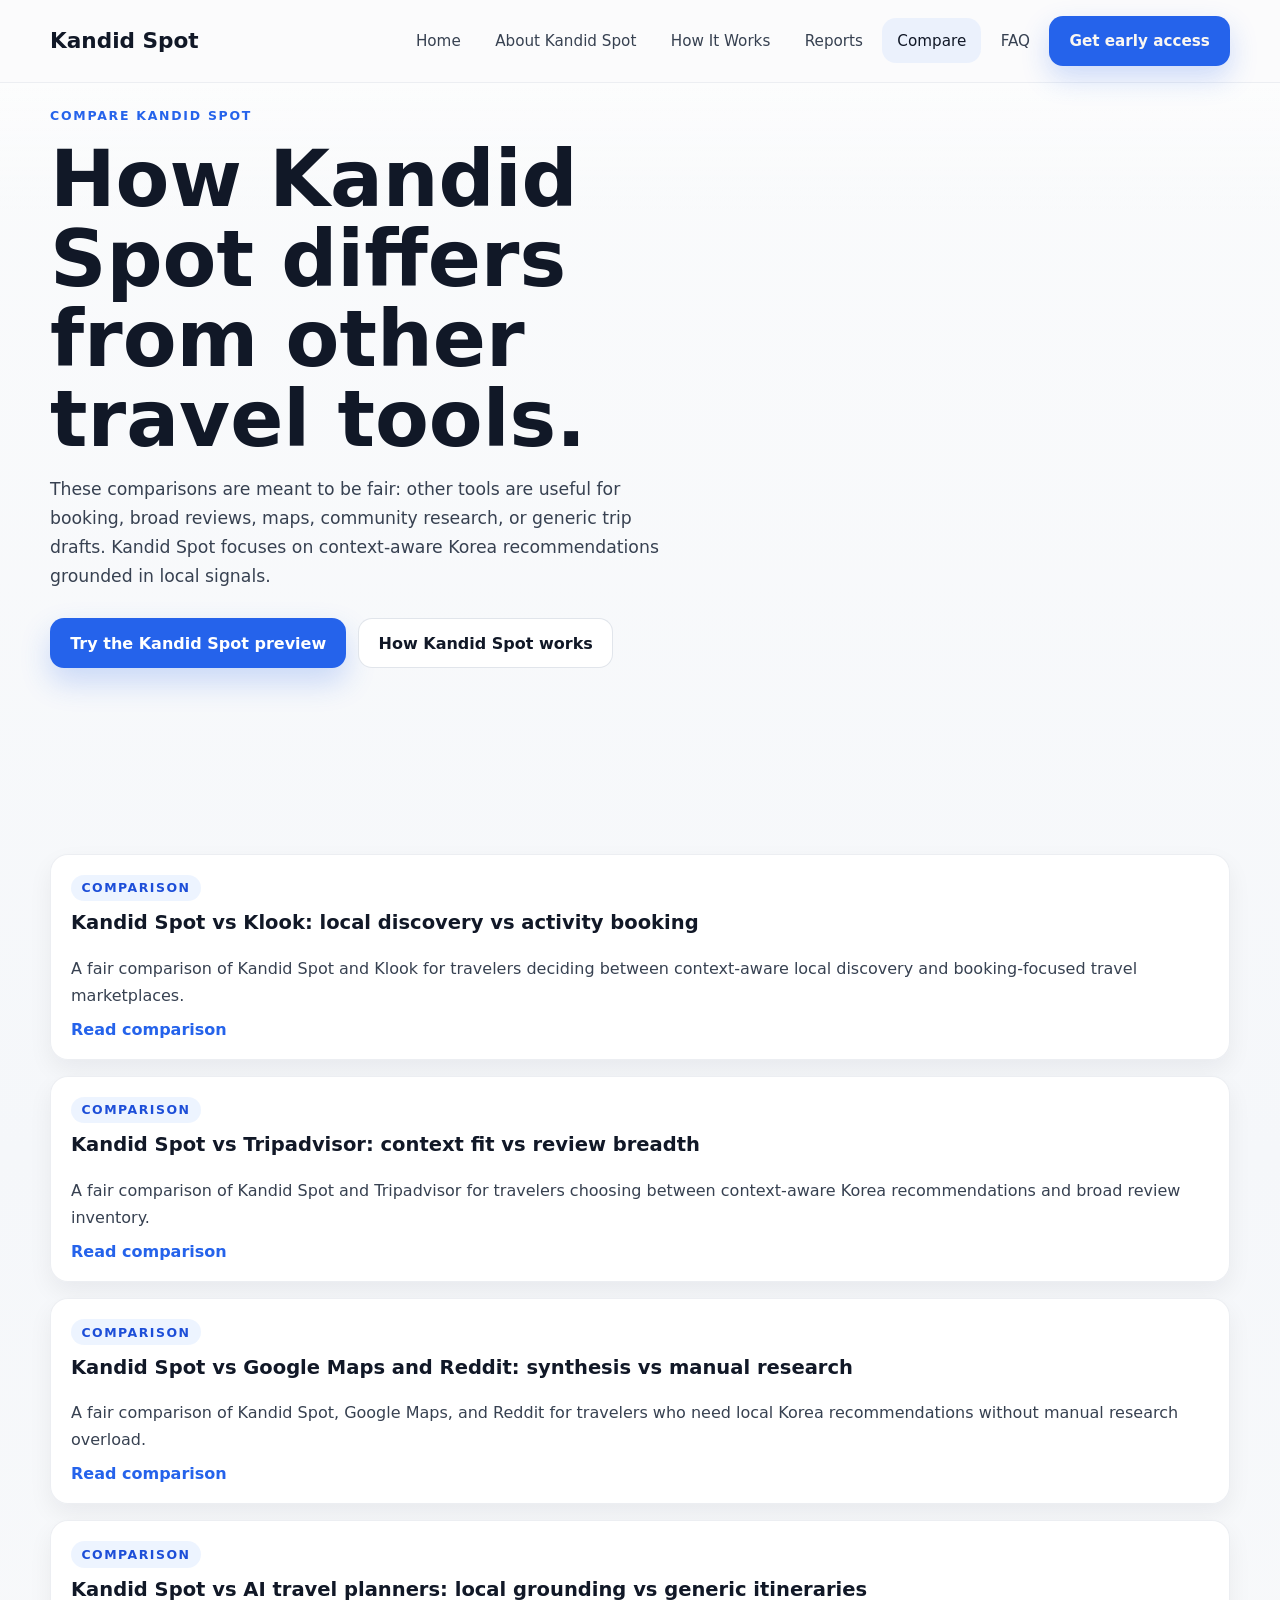
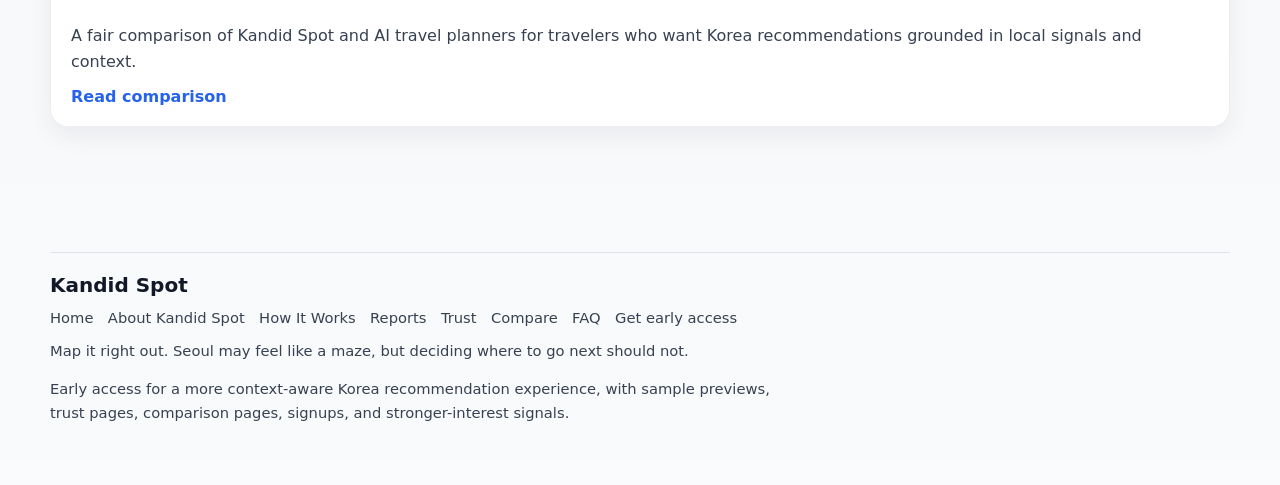
==== commit dbd785a5: "Renaming Miro to KandidSpot" ====
--- a/compare/index.html
+++ b/compare/index.html
@@ -3,18 +3,18 @@
 <head>
   <meta charset="utf-8">
   <meta name="viewport" content="width=device-width, initial-scale=1">
-  <title>Compare Miro | Travel recommendation tools</title>
-  <meta name="description" content="Fair comparisons between Miro and travel marketplaces, review platforms, map research, Reddit, and AI travel planners.">
+  <title>Compare Kandid Spot | Travel recommendation tools</title>
+  <meta name="description" content="Fair comparisons between Kandid Spot and travel marketplaces, review platforms, map research, Reddit, and AI travel planners.">
   <!-- SEO: Phase 1 foundation -->
   <link rel="canonical" href="https://miro-smoketest.vercel.app/compare/">
-  <meta property="og:site_name" content="Miro">
-  <meta property="og:title" content="Compare Miro | Travel recommendation tools">
-  <meta property="og:description" content="Fair comparisons between Miro and travel marketplaces, review platforms, map research, Reddit, and AI travel planners.">
+  <meta property="og:site_name" content="Kandid Spot">
+  <meta property="og:title" content="Compare Kandid Spot | Travel recommendation tools">
+  <meta property="og:description" content="Fair comparisons between Kandid Spot and travel marketplaces, review platforms, map research, Reddit, and AI travel planners.">
   <meta property="og:type" content="website">
   <meta property="og:url" content="https://miro-smoketest.vercel.app/compare/">
   <meta name="twitter:card" content="summary">
-  <meta name="twitter:title" content="Compare Miro | Travel recommendation tools">
-  <meta name="twitter:description" content="Fair comparisons between Miro and travel marketplaces, review platforms, map research, Reddit, and AI travel planners.">
+  <meta name="twitter:title" content="Compare Kandid Spot | Travel recommendation tools">
+  <meta name="twitter:description" content="Fair comparisons between Kandid Spot and travel marketplaces, review platforms, map research, Reddit, and AI travel planners.">
   <!-- /SEO: Phase 1 foundation -->
   <link rel="stylesheet" href="../styles.css">
   <script src="../script.js" defer></script>
@@ -23,10 +23,10 @@
   <header class="site-header">
     <div class="container">
       <div class="site-bar">
-        <a class="brand-mark" href="../index.html">Miro</a>
+        <a class="brand-mark" href="../index.html">Kandid Spot</a>
         <nav class="site-nav site-nav-desktop" aria-label="Primary">
           <a class="nav-link" data-nav="home" href="../index.html">Home</a>
-          <a class="nav-link" data-nav="about" href="../about.html">About Miro</a>
+          <a class="nav-link" data-nav="about" href="../about.html">About Kandid Spot</a>
           <a class="nav-link" data-nav="how" href="../how-it-works.html">How It Works</a>
           <a class="nav-link" data-nav="reports" href="../reports/">Reports</a>
           <a class="nav-link" data-nav="compare" href="../compare/">Compare</a>
@@ -38,7 +38,7 @@
           <div class="mobile-menu-panel">
             <nav class="site-nav" aria-label="Mobile">
               <a class="nav-link" data-nav="home" href="../index.html">Home</a>
-              <a class="nav-link" data-nav="about" href="../about.html">About Miro</a>
+              <a class="nav-link" data-nav="about" href="../about.html">About Kandid Spot</a>
               <a class="nav-link" data-nav="how" href="../how-it-works.html">How It Works</a>
               <a class="nav-link" data-nav="reports" href="../reports/">Reports</a>
               <a class="nav-link" data-nav="compare" href="../compare/">Compare</a>
@@ -54,12 +54,12 @@
     <section class="page-intro" data-section="compare-index">
       <div class="container">
         <div class="page-copy reading-width">
-          <span class="eyebrow">Compare Miro</span>
-          <h1 class="page-title">How Miro differs from other travel tools.</h1>
-          <p class="page-lead">These comparisons are meant to be fair: other tools are useful for booking, broad reviews, maps, community research, or generic trip drafts. Miro focuses on context-aware Korea recommendations grounded in local signals.</p>
+          <span class="eyebrow">Compare Kandid Spot</span>
+          <h1 class="page-title">How Kandid Spot differs from other travel tools.</h1>
+          <p class="page-lead">These comparisons are meant to be fair: other tools are useful for booking, broad reviews, maps, community research, or generic trip drafts. Kandid Spot focuses on context-aware Korea recommendations grounded in local signals.</p>
           <div class="cta-row">
-            <a class="button button-primary" href="../index.html#home-demo" data-cta="compare-index-demo">Try the Miro preview</a>
-            <a class="button button-secondary" href="../how-it-works.html" data-cta="compare-index-how">How Miro works</a>
+            <a class="button button-primary" href="../index.html#home-demo" data-cta="compare-index-demo">Try the Kandid Spot preview</a>
+            <a class="button button-secondary" href="../how-it-works.html" data-cta="compare-index-how">How Kandid Spot works</a>
           </div>
         </div>
       </div>
@@ -69,26 +69,26 @@
         <div class="guide-grid">
           <article class="guide-card">
             <span class="intent-meta">Comparison</span>
-            <h3>Miro vs Klook: local discovery vs activity booking</h3>
-            <p>A fair comparison of Miro and Klook for travelers deciding between context-aware local discovery and booking-focused travel marketplaces.</p>
+            <h3>Kandid Spot vs Klook: local discovery vs activity booking</h3>
+            <p>A fair comparison of Kandid Spot and Klook for travelers deciding between context-aware local discovery and booking-focused travel marketplaces.</p>
             <a href="miro-vs-klook/" data-cta="compare-index-miro-vs-klook">Read comparison</a>
           </article>
           <article class="guide-card">
             <span class="intent-meta">Comparison</span>
-            <h3>Miro vs Tripadvisor: context fit vs review breadth</h3>
-            <p>A fair comparison of Miro and Tripadvisor for travelers choosing between context-aware Korea recommendations and broad review inventory.</p>
+            <h3>Kandid Spot vs Tripadvisor: context fit vs review breadth</h3>
+            <p>A fair comparison of Kandid Spot and Tripadvisor for travelers choosing between context-aware Korea recommendations and broad review inventory.</p>
             <a href="miro-vs-tripadvisor/" data-cta="compare-index-miro-vs-tripadvisor">Read comparison</a>
           </article>
           <article class="guide-card">
             <span class="intent-meta">Comparison</span>
-            <h3>Miro vs Google Maps and Reddit: synthesis vs manual research</h3>
-            <p>A fair comparison of Miro, Google Maps, and Reddit for travelers who need local Korea recommendations without manual research overload.</p>
+            <h3>Kandid Spot vs Google Maps and Reddit: synthesis vs manual research</h3>
+            <p>A fair comparison of Kandid Spot, Google Maps, and Reddit for travelers who need local Korea recommendations without manual research overload.</p>
             <a href="miro-vs-google-maps-and-reddit/" data-cta="compare-index-miro-vs-google-maps-and-reddit">Read comparison</a>
           </article>
           <article class="guide-card">
             <span class="intent-meta">Comparison</span>
-            <h3>Miro vs AI travel planners: local grounding vs generic itineraries</h3>
-            <p>A fair comparison of Miro and AI travel planners for travelers who want Korea recommendations grounded in local signals and context.</p>
+            <h3>Kandid Spot vs AI travel planners: local grounding vs generic itineraries</h3>
+            <p>A fair comparison of Kandid Spot and AI travel planners for travelers who want Korea recommendations grounded in local signals and context.</p>
             <a href="miro-vs-ai-travel-planners/" data-cta="compare-index-miro-vs-ai-travel-planners">Read comparison</a>
           </article>
         </div>
@@ -98,10 +98,10 @@
   <footer class="site-footer">
     <div class="container">
       <div class="footer-shell">
-        <div class="footer-mark">Miro</div>
+        <div class="footer-mark">Kandid Spot</div>
         <div class="footer-links">
           <a href="../index.html">Home</a>
-          <a href="../about.html">About Miro</a>
+          <a href="../about.html">About Kandid Spot</a>
           <a href="../how-it-works.html">How It Works</a>
           <a href="../reports/">Reports</a>
           <a href="../trust.html">Trust</a>
--- a/styles.css
+++ b/styles.css
@@ -198,6 +198,11 @@
   transform: translateY(-1px);
 }
 
+.nav-cta:active,
+.button:active {
+  transform: translateY(0) scale(0.98);
+}
+
 .nav-cta {
   background: #2563eb;
   color: #faf7f2;
@@ -543,6 +548,15 @@
   box-shadow: 0 14px 26px rgba(37, 99, 235, 0.08);
 }
 
+.demo-choice-group.is-active:not([hidden]) {
+  animation: demoStepIn 180ms ease;
+}
+
+.demo-choice-group.is-exiting,
+.demo-result.is-exiting {
+  animation: demoStepOut 170ms ease both;
+}
+
 .demo-choice-group.is-complete {
   border-color: rgba(16, 185, 129, 0.28);
 }
@@ -664,6 +678,30 @@
   color: var(--muted);
   font-size: 0.78rem;
   line-height: 1.35;
+}
+
+.demo-step-actions {
+  display: flex;
+  flex-wrap: wrap;
+  gap: 0.65rem;
+}
+
+.demo-step-actions .button {
+  flex: 1 1 8rem;
+}
+
+.demo-step-actions .button-primary {
+  width: auto;
+}
+
+.demo-step-status {
+  min-height: 1.25rem;
+  margin: 0;
+}
+
+.demo-step-status.is-error {
+  color: #b91c1c;
+  font-weight: 700;
 }
 
 .demo-card.is-demo-ready .demo-progress {
@@ -886,6 +924,30 @@
   to {
     opacity: 1;
     transform: translateY(0);
+  }
+}
+
+@keyframes demoStepIn {
+  from {
+    opacity: 0;
+    transform: translateY(6px);
+  }
+
+  to {
+    opacity: 1;
+    transform: translateY(0);
+  }
+}
+
+@keyframes demoStepOut {
+  from {
+    opacity: 1;
+    transform: translateY(0);
+  }
+
+  to {
+    opacity: 0;
+    transform: translateY(-6px);
   }
 }
 
@@ -1076,6 +1138,11 @@
   line-height: 1;
 }
 
+.signal-chip {
+  gap: 0.4rem;
+  padding-inline: 0.9rem;
+}
+
 .flow-grid,
 .compare-visual,
 .micro-strip,
@@ -2104,6 +2171,15 @@
   }
 
   .demo-result.is-revealed {
+    animation: none;
+  }
+
+  .demo-choice-group.is-active:not([hidden]) {
+    animation: none;
+  }
+
+  .demo-choice-group.is-exiting,
+  .demo-result.is-exiting {
     animation: none;
   }
 }
@@ -2175,7 +2251,8 @@
 }
 
 /* Accent word gradient */
-.page-title .accent-word {
+.page-title .accent-word,
+.page-lead .accent-word {
   background: linear-gradient(120deg, var(--brand) 0%, var(--accent) 100%);
   -webkit-background-clip: text;
   background-clip: text;
@@ -2184,7 +2261,8 @@
   display: inline-block;
 }
 
-.page-title .accent-word::after {
+.page-title .accent-word::after,
+.page-lead .accent-word::after {
   content: "";
   position: absolute;
   left: 0;
